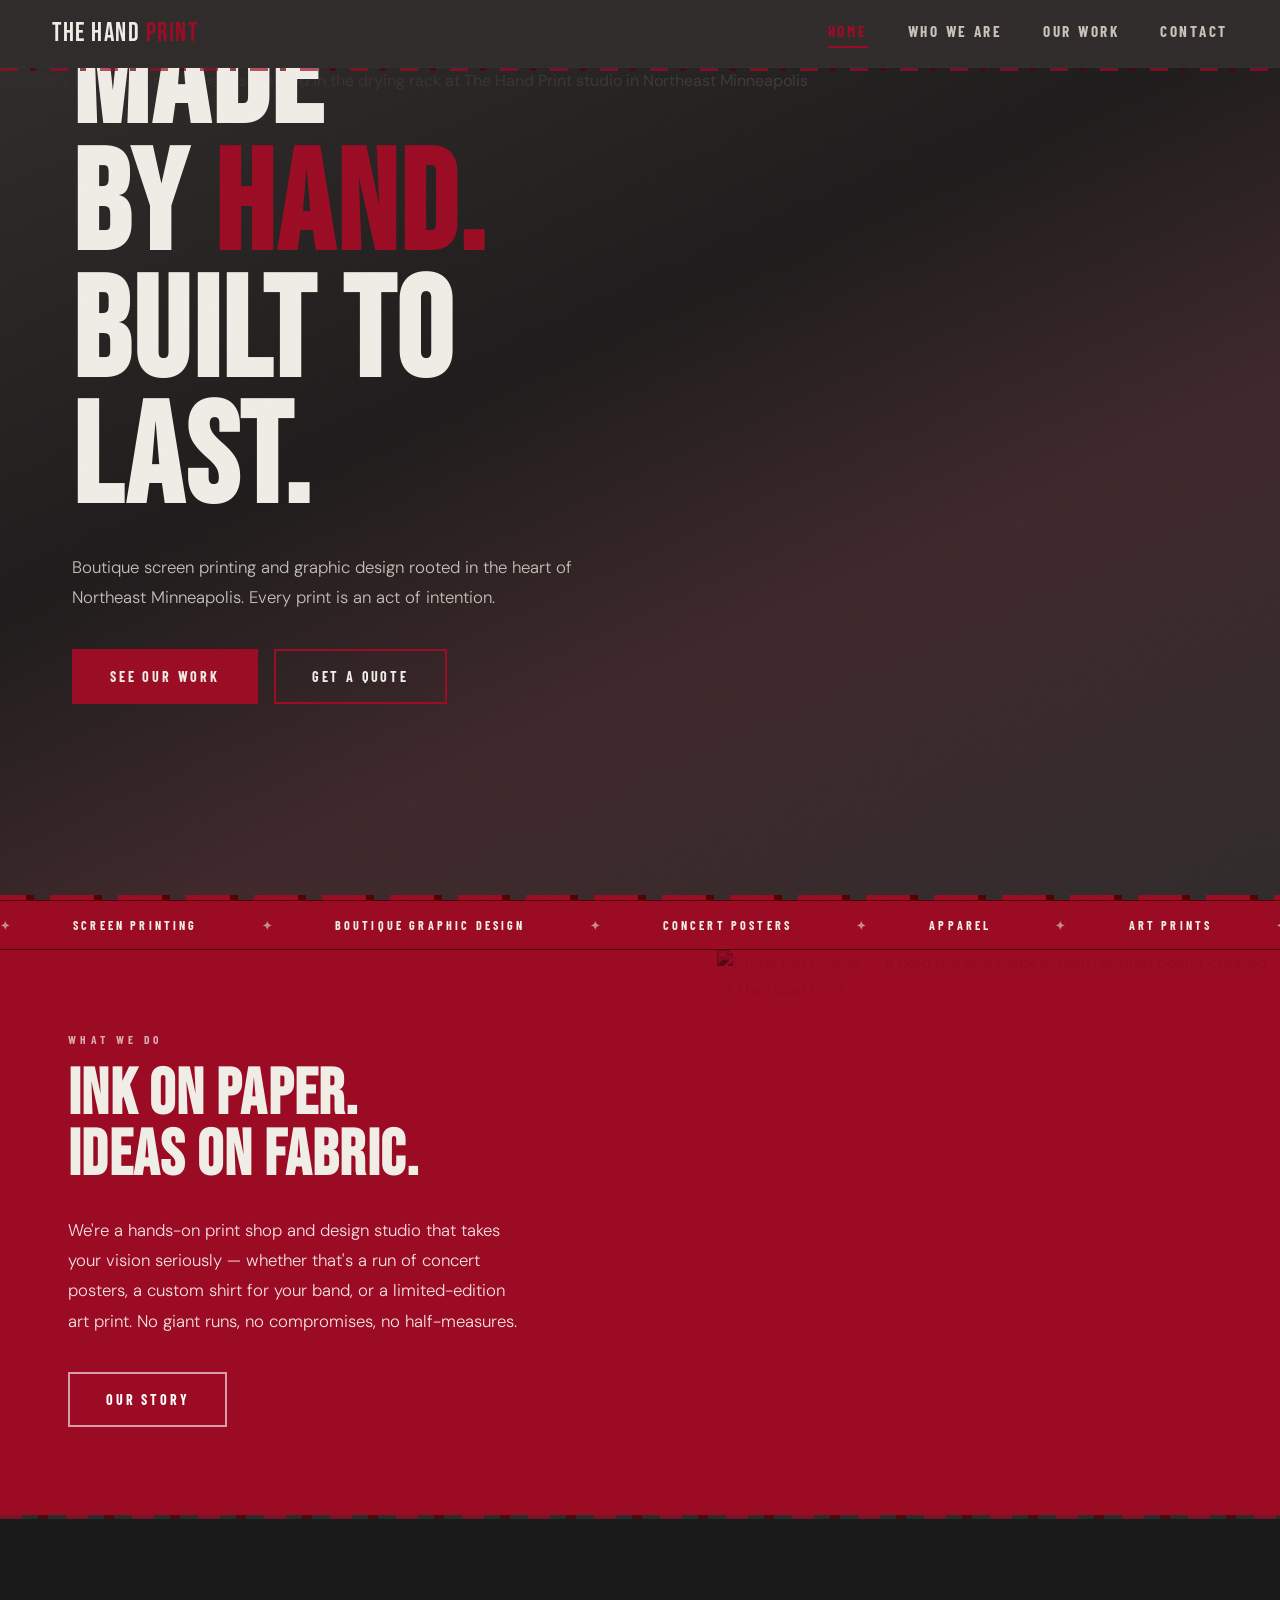
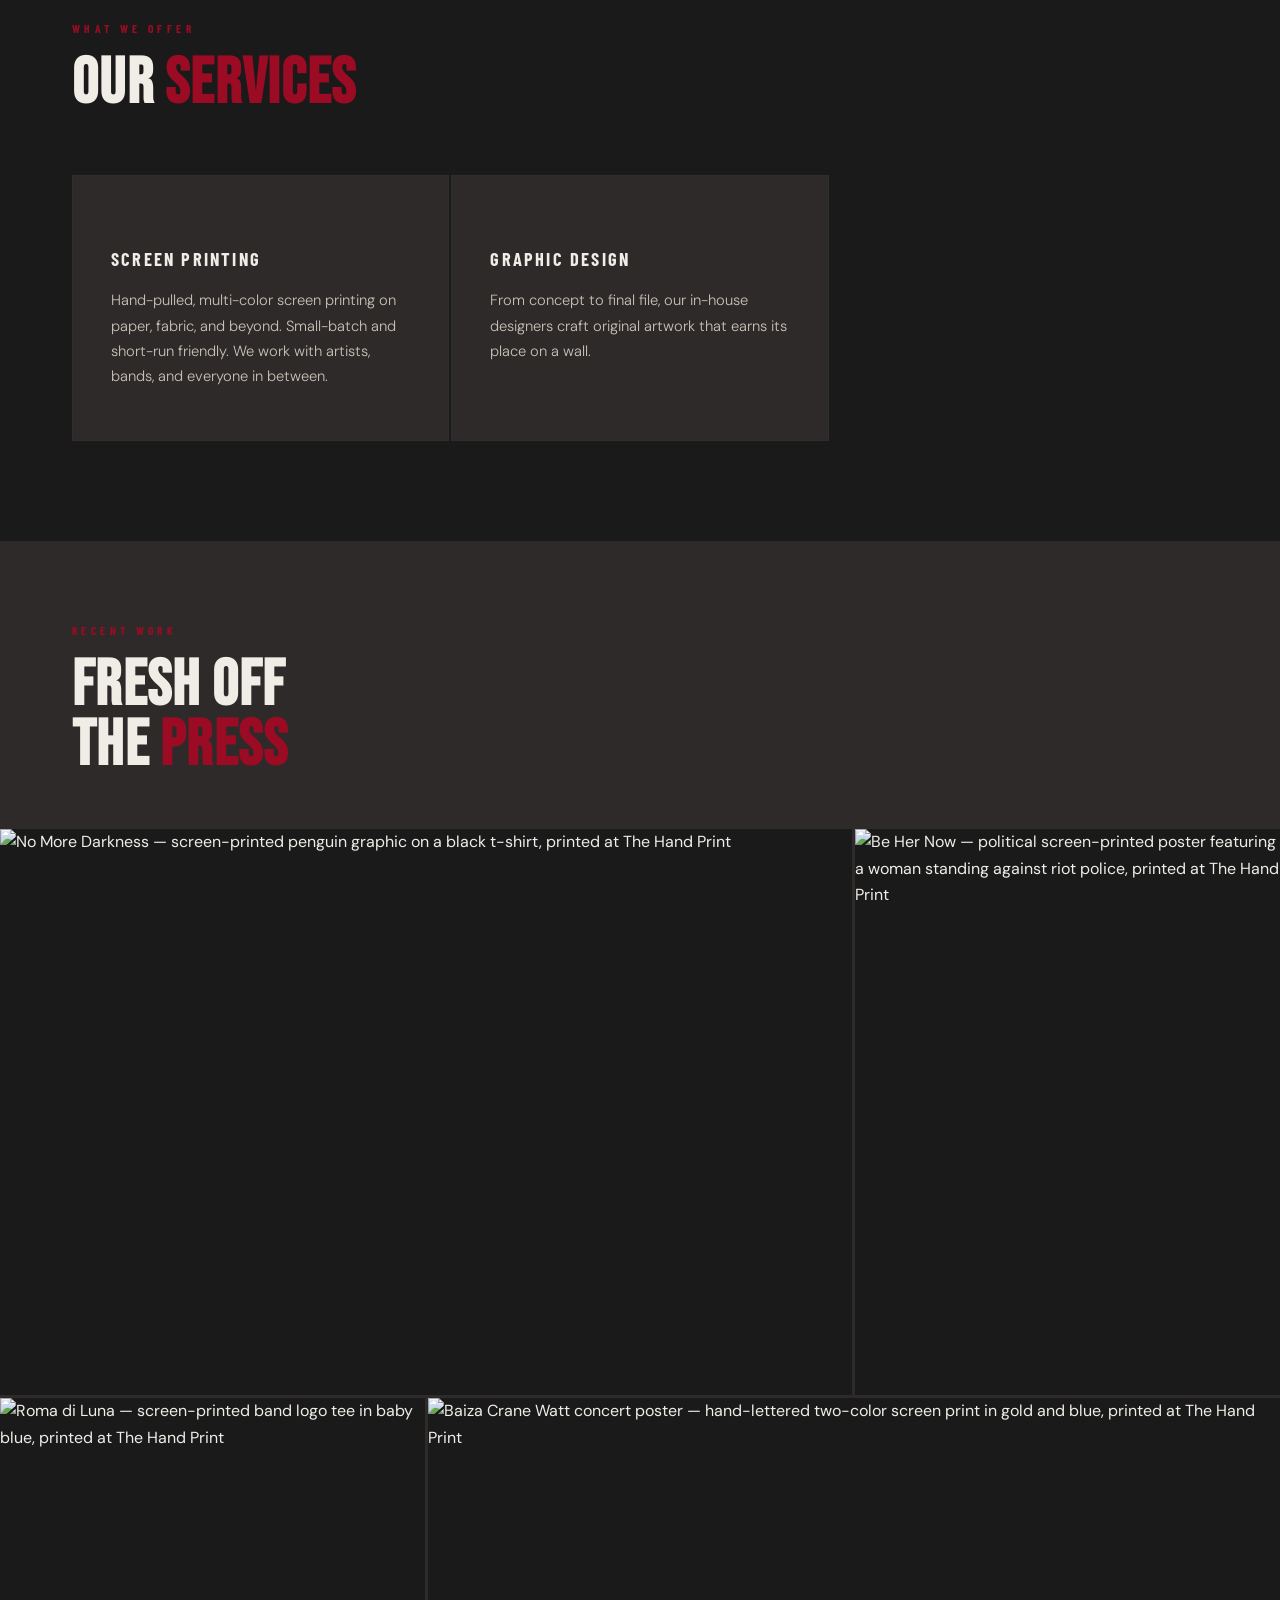
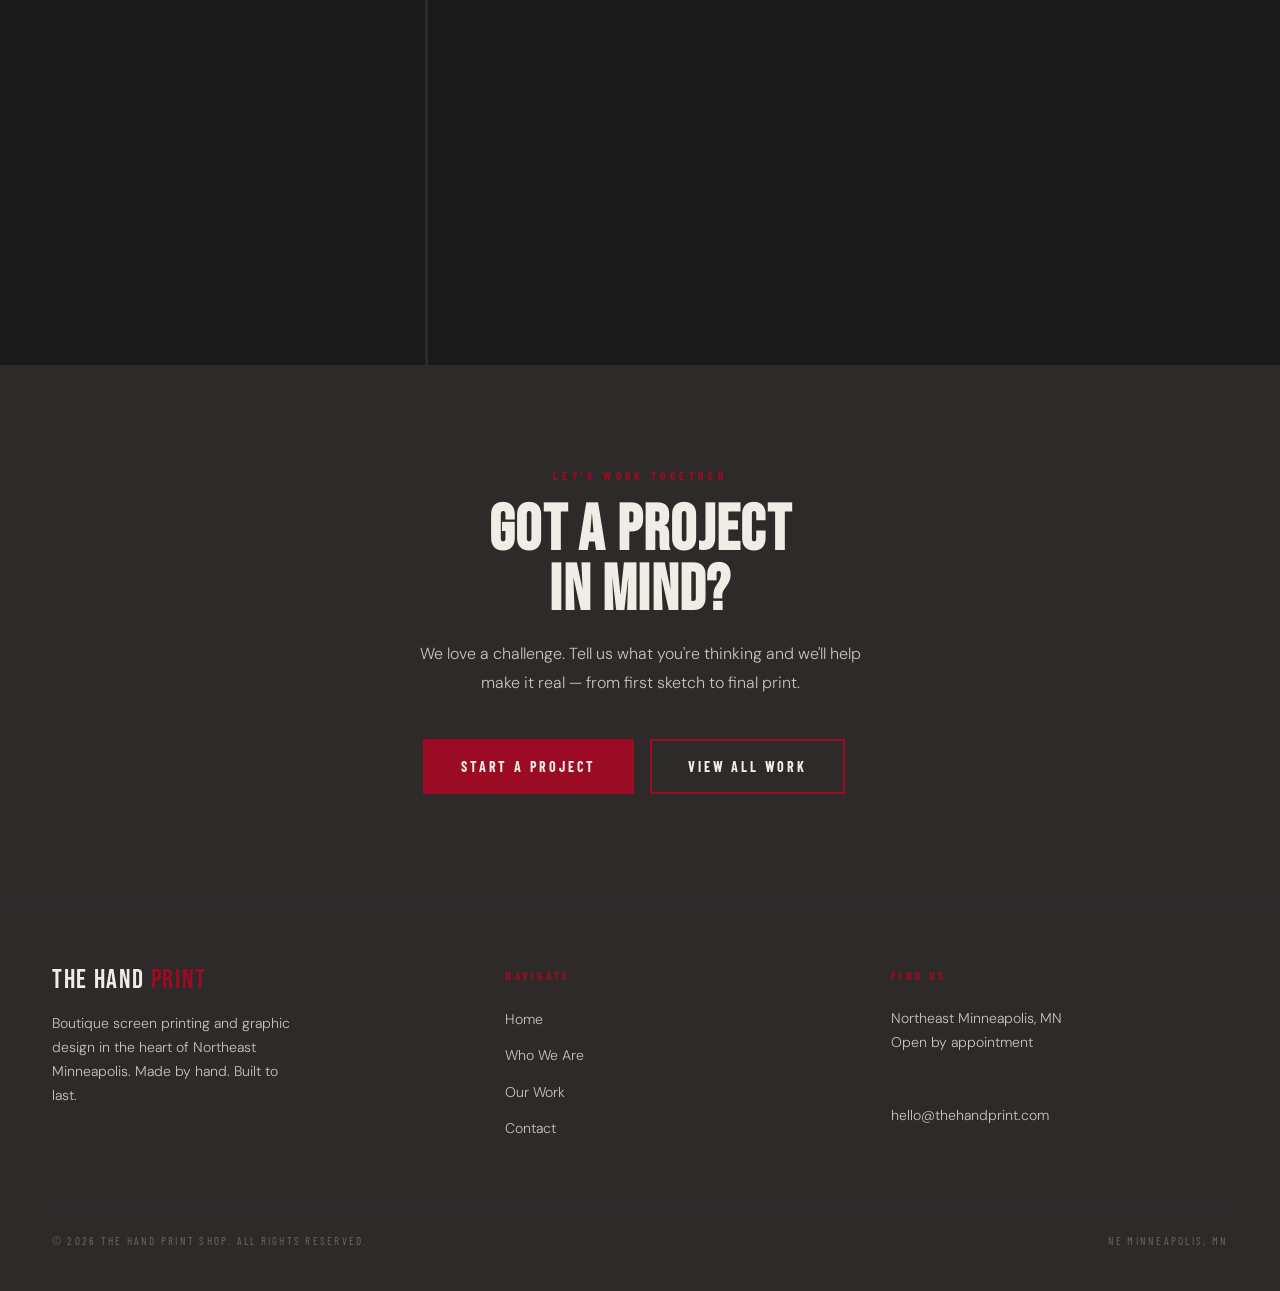
==== index.html @ 07f8126c "Add files via upload" ====
<!DOCTYPE html>
<html lang="en">
<head>
  <meta charset="UTF-8" />
  <meta name="viewport" content="width=device-width, initial-scale=1.0" />
  <title>The Hand Print — Screen Printing & Graphic Design | NE Minneapolis</title>
  <meta name="description" content="Boutique screen printing and graphic design studio in Northeast Minneapolis. Custom posters, apparel, and art prints made by hand." />
  <link rel="stylesheet" href="style.css" />
</head>
<body>

  <!-- ── NAVIGATION ─────────────────────────────────────── -->
  <nav>
    <a href="index.html" class="nav-logo">The Hand <span>Print</span></a>
    <div class="nav-links">
      <a href="index.html" class="active">Home</a>
      <a href="about.html">Who We Are</a>
      <a href="work.html">Our Work</a>
      <a href="contact.html">Contact</a>
    </div>
  </nav>

  <div class="page">

    <!-- ── HERO ───────────────────────────────────────────── -->
    <section class="hero">
      <img
        class="hero-bg"
        src="images/IMG_0743.jpeg"
        alt="Freshly screen-printed posters stacked in the drying rack at The Hand Print studio in Northeast Minneapolis"
      />
      <div class="hero-content">
        <span class="eyebrow">Northeast Minneapolis, MN</span>
        <h1 class="hero-title">Made<br/>By <em>Hand.</em><br/>Built to<br/>Last.</h1>
        <p class="hero-sub">Boutique screen printing and graphic design rooted in the heart of Northeast Minneapolis. Every print is an act of intention.</p>
        <a href="work.html" class="btn btn-filled">See Our Work</a>
        <a href="contact.html" class="btn">Get a Quote</a>
      </div>
    </section>

    <!-- ── TICKER ─────────────────────────────────────────── -->
    <div class="ticker">
      <div class="ticker-track">
        <span>Screen Printing</span>
        <span>Boutique Graphic Design</span>
        <span>Concert Posters</span>
        <span>Apparel</span>
        <span>Art Prints</span>
        <span>Northeast Minneapolis</span>
        <span>Custom Runs</span>
        <span>Handmade</span>
        <span>Screen Printing</span>
        <span>Boutique Graphic Design</span>
        <span>Concert Posters</span>
        <span>Apparel</span>
        <span>Art Prints</span>
        <span>Northeast Minneapolis</span>
        <span>Custom Runs</span>
        <span>Handmade</span>
      </div>
    </div>

    <!-- ── INTRO STRIP ─────────────────────────────────────── -->
    <div class="intro-strip">
      <div class="intro-strip-inner">
        <div class="intro-text">
          <span class="section-label">What We Do</span>
          <h2 class="section-title">Ink on paper.<br/>Ideas on fabric.</h2>
          <p>We're a hands-on print shop and design studio that takes your vision seriously — whether that's a run of concert posters, a custom shirt for your band, or a limited-edition art print. No giant runs, no compromises, no half-measures.</p>
          <a href="about.html" class="btn" style="border-color: rgba(255,255,255,0.6); color: #fff;">Our Story</a>
        </div>
        <div class="intro-img">
          <img
            src="images/Screenshot_2026-04-07_at_10_28_42_PM.png"
            alt="Drone Not Drones — a bold red and black screen-printed poster created at The Hand Print"
          />
        </div>
      </div>
    </div>

    <!-- ── DIVIDER ─────────────────────────────────────────── -->
    <div class="divider"></div>

    <!-- ── SERVICES ───────────────────────────────────────── -->
    <section class="services">
      <div class="container">
        <span class="section-label">What We Offer</span>
        <h2 class="section-title">Our <em>Services</em></h2>
        <div class="services-grid">
          <div class="service-card">
            <div class="service-num"></div>
            <h3>Screen Printing</h3>
            <p>Hand-pulled, multi-color screen printing on paper, fabric, and beyond. Small-batch and short-run friendly. We work with artists, bands, and everyone in between.</p>
          </div>
          <div class="service-card">
            <div class="service-num"></div>
            <h3>Graphic Design</h3>
            <p>From concept to final file, our in-house designers craft original artwork that earns its place on a wall.</p>
          </div>
    
          </div>
        </div>
      </div>
    </section>

    <!-- ── PREVIEW GRID ────────────────────────────────────── -->
    <section style="background: var(--black); padding: 80px 0 0;">
      <div class="container">
        <span class="section-label">Recent Work</span>
        <h2 class="section-title">Fresh Off<br/>the <em>Press</em></h2>
      </div>
      <div style="margin-top: 52px;">
        <div class="preview-grid">
          <div class="preview-item wide">
            <img
              src="images/IMG_0349.jpg"
              alt="No More Darkness — screen-printed penguin graphic on a black t-shirt, printed at The Hand Print"
            />
            <div class="preview-overlay"><span></span></div>
          </div>
          <div class="preview-item">
            <img
              src="images/IMG_0297.jpg"
              alt="Be Her Now — political screen-printed poster featuring a woman standing against riot police, printed at The Hand Print"
            />
            <div class="preview-overlay"><span></span></div>
          </div>
          <div class="preview-item">
            <img
              src="images/IMG_0863.jpeg"
              alt="Roma di Luna — screen-printed band logo tee in baby blue, printed at The Hand Print"
            />
            <div class="preview-overlay"><span></span></div>
          </div>
          <div class="preview-item wide">
            <img
              src="images/IMG_0351.jpg"
              alt="Baiza Crane Watt concert poster — hand-lettered two-color screen print in gold and blue, printed at The Hand Print"
            />
            <div class="preview-overlay"><span></span></div>
          </div>
        </div>
      </div>
    </section>

    <!-- ── CTA BAND ────────────────────────────────────────── -->
    <div class="cta-band">
      <div class="container">
        <span class="section-label">Let's Work Together</span>
        <h2 class="section-title">Got a project<br/>in mind?</h2>
        <p>We love a challenge. Tell us what you're thinking and we'll help make it real — from first sketch to final print.</p>
        <a href="contact.html" class="btn btn-filled">Start a Project</a>
        <a href="work.html" class="btn">View All Work</a>
      </div>
    </div>

    <!-- ── FOOTER ──────────────────────────────────────────── -->
    <footer>
      <div class="footer-inner">
        <div class="footer-brand">
          <a href="index.html" class="nav-logo">The Hand <span>Print</span></a>
          <p>Boutique screen printing and graphic design in the heart of Northeast Minneapolis. Made by hand. Built to last.</p>
        </div>
        <div class="footer-col">
          <h4>Navigate</h4>
          <ul>
            <li><a href="index.html">Home</a></li>
            <li><a href="about.html">Who We Are</a></li>
            <li><a href="work.html">Our Work</a></li>
            <li><a href="contact.html">Contact</a></li>
          </ul>
        </div>
        <div class="footer-col">
          <h4>Find Us</h4>
          <p>Northeast Minneapolis, MN<br/>Open by appointment<br/><br/><br/>hello@thehandprint.com</p>
        </div>
      </div>
      <div class="footer-bottom">
        <p>&copy; 2026 The Hand Print Shop. All rights reserved.</p>
        <p>NE Minneapolis, MN</p>
      </div>
    </footer>

  </div><!-- /page -->
</body>
</html>
---- style.css ----
/* ============================================================
   THE HAND PRINT — STYLESHEET
   Northeast Minneapolis | Screen Printing & Boutique Design
   Red / White / Black | Clean Minimalist + Grungy Punk Edge
   ============================================================ */

@import url('https://fonts.googleapis.com/css2?family=Bebas+Neue&family=Barlow+Condensed:wght@400;700;900&family=DM+Sans:ital,opsz,wght@0,9..40,300;0,9..40,400;0,9..40,600;1,9..40,300&display=swap');

/* ── VARIABLES ─────────────────────────────────────────── */
:root {
  --red:       #9b0b23;
  --red-dark:  #520000;
  --black:     #2f2a2a;
  --grey:      #1A1A1A;
  --white:     #F0EDE6;
  --offwhite:  #C8C3B8;
  --mid:       #2E2E2E;

  --font-display: 'Bebas Neue', sans-serif;
  --font-sub:     'Barlow Condensed', sans-serif;
  --font-body:    'DM Sans', sans-serif;

  --nav-h: 68px;
  --max-w: 1240px;
}

/* ── RESET ─────────────────────────────────────────────── */
*, *::before, *::after { box-sizing: border-box; margin: 0; padding: 0; }
html { scroll-behavior: smooth; }

body {
  background: var(--black);
  color: var(--white);
  font-family: var(--font-body);
  font-size: 16px;
  line-height: 1.65;
  overflow-x: hidden;
}

/* Grain overlay — grungy texture without touching text */
body::after {
  content: '';
  position: fixed;
  inset: 0;
  background-image:
    url("data:image/svg+xml,%3Csvg xmlns='http://www.w3.org/2000/svg' width='300' height='300'%3E%3Cfilter id='n'%3E%3CfeTurbulence type='fractalNoise' baseFrequency='0.75' numOctaves='4' stitchTiles='stitch'/%3E%3C/filter%3E%3Crect width='300' height='300' filter='url(%23n)' opacity='1'/%3E%3C/svg%3E");
  opacity: 0.035;
  pointer-events: none;
  z-index: 9000;
}

a { color: inherit; text-decoration: none; }
img { display: block; max-width: 100%; }
ul { list-style: none; }

/* ── NAVIGATION ────────────────────────────────────────── */
nav {
  position: fixed;
  top: 0; left: 0; right: 0;
  height: var(--nav-h);
  background: var(--black);
  display: flex;
  align-items: center;
  justify-content: space-between;
  padding: 0 52px;
  z-index: 500;
  border-bottom: 1px solid var(--mid);
}

nav::after {
  content: '';
  position: absolute;
  left: 0; right: 0; bottom: -4px;
  height: 3px;
  background: repeating-linear-gradient(
    90deg,
    var(--red) 0px, var(--red) 18px,
    transparent 18px, transparent 30px,
    var(--red-dark) 30px, var(--red-dark) 36px,
    transparent 36px, transparent 50px
  );
  opacity: 0.7;
}

.nav-logo {
  font-family: var(--font-display);
  font-size: 1.6rem;
  letter-spacing: 0.06em;
  color: var(--white);
  transition: color 0.2s;
  line-height: 1;
}
.nav-logo span { color: var(--red); }
.nav-logo:hover { color: var(--red); }

.nav-links {
  display: flex;
  gap: 40px;
  align-items: center;
}

.nav-links a {
  font-family: var(--font-sub);
  font-size: 0.95rem;
  font-weight: 700;
  letter-spacing: 0.18em;
  text-transform: uppercase;
  color: var(--offwhite);
  padding-bottom: 2px;
  border-bottom: 2px solid transparent;
  transition: color 0.2s, border-color 0.2s;
}
.nav-links a:hover { color: var(--red); border-color: var(--red); }
.nav-links a.active { color: var(--red); border-color: var(--red); }

/* ── PAGE WRAPPER ──────────────────────────────────────── */
.page { padding-top: var(--nav-h); }

/* ── DIVIDERS ──────────────────────────────────────────── */
.divider {
  height: 4px;
  background: repeating-linear-gradient(
    90deg,
    var(--red) 0px, var(--red) 22px,
    transparent 22px, transparent 38px,
    var(--red-dark) 38px, var(--red-dark) 48px,
    transparent 48px, transparent 66px
  );
  opacity: 0.65;
}

.divider-thin {
  height: 1px;
  background: repeating-linear-gradient(
    90deg,
    var(--offwhite) 0px, var(--offwhite) 30px,
    transparent 30px, transparent 50px
  );
  opacity: 0.15;
}

/* ── HERO ──────────────────────────────────────────────── */
.hero {
  position: relative;
  height: calc(100vh - var(--nav-h));
  min-height: 580px;
  display: flex;
  align-items: flex-end;
  overflow: hidden;
}

.hero-bg {
  position: absolute;
  inset: 0;
  width: 100%; height: 100%;
  object-fit: cover;
  object-position: center 30%;
  filter: grayscale(100%);
  opacity: 0.38;
}

.hero::before {
  content: '';
  position: absolute; inset: 0;
  background: linear-gradient(
    155deg,
    var(--black) 0%,
    rgba(12,12,12,0.5) 38%,
    rgba(200,16,46,0.1) 65%,
    var(--black) 100%
  );
  z-index: 1;
}

.hero::after {
  content: '';
  position: absolute;
  bottom: 0; left: 0; right: 0; height: 5px;
  background: repeating-linear-gradient(
    90deg,
    var(--red) 0px, var(--red) 26px,
    var(--red-dark) 26px, var(--red-dark) 34px,
    transparent 34px, transparent 50px,
    var(--red) 50px, var(--red) 68px
  );
  z-index: 2;
}

.hero-content {
  position: relative; z-index: 2;
  padding: 0 72px 88px;
  max-width: 1000px;
}

.eyebrow {
  font-family: var(--font-sub);
  font-size: 0.78rem;
  font-weight: 700;
  letter-spacing: 0.38em;
  text-transform: uppercase;
  color: var(--red);
  margin-bottom: 14px;
  display: block;
}

.hero-title {
  font-family: var(--font-display);
  font-size: clamp(4.5rem, 11vw, 10.5rem);
  line-height: 0.9;
  letter-spacing: 0.02em;
  color: var(--white);
  margin-bottom: 28px;
}
.hero-title em { color: var(--red); font-style: normal; }

.hero-sub {
  font-size: 1.05rem;
  font-weight: 300;
  color: var(--offwhite);
  max-width: 500px;
  line-height: 1.78;
  margin-bottom: 36px;
}

.btn {
  display: inline-block;
  font-family: var(--font-sub);
  font-size: 0.88rem;
  font-weight: 700;
  letter-spacing: 0.2em;
  text-transform: uppercase;
  padding: 14px 36px;
  border: 2px solid var(--red);
  color: var(--white);
  background: transparent;
  transition: background 0.2s, color 0.2s;
  cursor: pointer;
  margin-right: 12px;
  margin-bottom: 8px;
}
.btn:hover { background: var(--red); color: var(--white); }
.btn-filled { background: var(--red); color: var(--white); border-color: var(--red); }
.btn-filled:hover { background: var(--red-dark); border-color: var(--red-dark); }

/* ── SECTION BASICS ────────────────────────────────────── */
section { padding: 100px 0; }
.container { max-width: var(--max-w); margin: 0 auto; padding: 0 52px; }

.section-label {
  font-family: var(--font-sub);
  font-size: 0.72rem;
  font-weight: 700;
  letter-spacing: 0.38em;
  text-transform: uppercase;
  color: var(--red);
  margin-bottom: 16px;
  display: block;
}

.section-title {
  font-family: var(--font-display);
  font-size: clamp(2.8rem, 5vw, 5rem);
  line-height: 0.95;
  letter-spacing: 0.02em;
  color: var(--white);
  margin-bottom: 28px;
}
.section-title em { color: var(--red); font-style: normal; }

/* ── INDEX: TICKER ─────────────────────────────────────── */
.ticker {
  background: var(--red);
  overflow: hidden;
  white-space: nowrap;
  padding: 11px 0;
  border-top: 1px solid var(--red-dark);
  border-bottom: 1px solid var(--red-dark);
}
.ticker-track {
  display: inline-block;
  animation: ticker-scroll 30s linear infinite;
}
.ticker-track span {
  font-family: var(--font-sub);
  font-size: 0.76rem;
  font-weight: 700;
  letter-spacing: 0.26em;
  text-transform: uppercase;
  color: var(--white);
  margin-right: 60px;
}
.ticker-track span::before {
  content: '✦';
  margin-right: 60px;
  opacity: 0.55;
}
@keyframes ticker-scroll {
  0%   { transform: translateX(0); }
  100% { transform: translateX(-50%); }
}

/* ── INDEX: INTRO STRIP ────────────────────────────────── */
.intro-strip { background: var(--red); padding: 0; overflow: hidden; }
.intro-strip-inner { display: flex; align-items: stretch; }
.intro-text {
  flex: 1;
  padding: 80px 68px;
}
.intro-text .section-label { color: rgba(255,255,255,0.65); }
.intro-text .section-title { color: var(--white); }
.intro-text p {
  color: rgba(255,255,255,0.88);
  font-size: 1.05rem;
  font-weight: 300;
  max-width: 460px;
  line-height: 1.8;
  margin-bottom: 36px;
}
.intro-img { width: 44%; flex-shrink: 0; overflow: hidden; }
.intro-img img {
  width: 100%; height: 100%;
  object-fit: cover;
  object-position: center;
  filter: grayscale(30%);
  mix-blend-mode: multiply;
  opacity: 0.78;
}

/* ── INDEX: SERVICES ───────────────────────────────────── */
.services { background: var(--grey); }
.services-grid {
  display: grid;
  grid-template-columns: repeat(3, 1fr);
  gap: 2px;
  margin-top: 60px;
}
.service-card {
  background: var(--black);
  padding: 50px 38px;
  border: 1px solid var(--mid);
  transition: border-color 0.25s, background 0.25s;
}
.service-card:hover { background: #111; border-color: var(--red); }
.service-num {
  font-family: var(--font-display);
  font-size: 3.5rem;
  color: var(--red);
  opacity: 0.3;
  line-height: 1;
  margin-bottom: 18px;
}
.service-card h3 {
  font-family: var(--font-sub);
  font-size: 1.15rem;
  font-weight: 700;
  letter-spacing: 0.12em;
  text-transform: uppercase;
  color: var(--white);
  margin-bottom: 14px;
}
.service-card p {
  font-size: 0.92rem;
  font-weight: 300;
  color: var(--offwhite);
  line-height: 1.72;
}

/* ── INDEX: PREVIEW GRID ───────────────────────────────── */
.preview-grid {
  display: grid;
  grid-template-columns: repeat(3, 1fr);
  gap: 3px;
}
.preview-item {
  position: relative;
  overflow: hidden;
  aspect-ratio: 3/4;
  background: var(--grey);
}
.preview-item.wide {
  grid-column: span 2;
  aspect-ratio: unset;
}
.preview-item img {
  width: 100%; height: 100%;
  object-fit: cover;
  object-position: center;
  transition: transform 0.5s ease, filter 0.3s;
  filter: grayscale(20%);
}
.preview-item:hover img { transform: scale(1.04); filter: grayscale(0%); }
.preview-overlay {
  position: absolute;
  bottom: 0; left: 0; right: 0;
  padding: 22px;
  background: linear-gradient(transparent, rgba(12,12,12,0.88));
  opacity: 0;
  transition: opacity 0.3s;
}
.preview-item:hover .preview-overlay { opacity: 1; }
.preview-overlay span {
  font-family: var(--font-sub);
  font-size: 0.76rem;
  letter-spacing: 0.22em;
  text-transform: uppercase;
  color: var(--red);
}

/* ── PAGE HERO (inner pages) ───────────────────────────── */
.page-hero {
  position: relative;
  height: 50vh;
  min-height: 360px;
  display: flex;
  align-items: flex-end;
  overflow: hidden;
}
.page-hero-bg {
  position: absolute; inset: 0;
  width: 100%; height: 100%;
  object-fit: cover;
  object-position: center 35%;
  filter: grayscale(100%);
  opacity: 0.28;
}
.page-hero::before {
  content: '';
  position: absolute; inset: 0;
  background: linear-gradient(155deg, var(--black) 20%, rgba(12,12,12,0.35) 100%);
  z-index: 1;
}
.page-hero::after {
  content: '';
  position: absolute; bottom: 0; left: 0; right: 0; height: 4px;
  background: repeating-linear-gradient(90deg, var(--red) 0, var(--red) 20px, transparent 20px, transparent 34px, var(--red-dark) 34px, var(--red-dark) 42px, transparent 42px, transparent 58px);
  z-index: 2;
}
.page-hero-content {
  position: relative; z-index: 2;
  padding: 0 72px 56px;
}
.page-title {
  font-family: var(--font-display);
  font-size: clamp(3.5rem, 8vw, 7rem);
  line-height: 0.92;
  letter-spacing: 0.02em;
  color: var(--white);
  margin-top: 10px;
}
.page-title em { color: var(--red); font-style: normal; }

/* ── ABOUT: MANIFESTO ──────────────────────────────────── */
.manifesto { background: var(--black); }
.manifesto-layout {
  display: grid;
  grid-template-columns: 1.1fr 0.9fr;
  gap: 88px;
  align-items: start;
}
.manifesto-text p {
  font-size: 1.05rem;
  font-weight: 300;
  color: var(--offwhite);
  line-height: 1.82;
  margin-bottom: 22px;
}
.manifesto-text p:last-child { margin-bottom: 0; }
.manifesto-text strong { color: var(--white); font-weight: 600; }

.manifesto-quote {
  position: relative;
  padding: 50px 44px;
  border-left: 4px solid var(--red);
  background: var(--grey);
}
.manifesto-quote::before {
  content: '"';
  font-family: var(--font-display);
  font-size: 9rem;
  color: var(--red);
  opacity: 0.14;
  position: absolute;
  top: -24px; left: 12px;
  line-height: 1;
  pointer-events: none;
}
.manifesto-quote blockquote {
  font-family: var(--font-sub);
  font-size: 1.65rem;
  font-weight: 700;
  line-height: 1.3;
  letter-spacing: 0.03em;
  color: var(--white);
  text-transform: uppercase;
  margin-bottom: 22px;
}
.manifesto-quote cite {
  font-family: var(--font-sub);
  font-size: 0.75rem;
  letter-spacing: 0.25em;
  text-transform: uppercase;
  color: var(--red);
  font-style: normal;
}

/* ── ABOUT: SHOP PHOTOS ────────────────────────────────── */
.shop-photos { background: var(--grey); padding: 0; }
.shop-grid {
  display: grid;
  grid-template-columns: repeat(3, 1fr);
  gap: 3px;
}
.shop-photo {
  position: relative;
  overflow: hidden;
  aspect-ratio: 4/5;
}
.shop-photo.tall { aspect-ratio: 3/5; }
.shop-photo img {
  width: 100%; height: 100%;
  object-fit: cover;
  filter: grayscale(12%);
  transition: filter 0.4s, transform 0.5s;
}
.shop-photo:hover img { filter: grayscale(0%); transform: scale(1.03); }
.shop-caption {
  position: absolute;
  bottom: 0; left: 0; right: 0;
  padding: 14px 18px;
  background: linear-gradient(transparent, rgba(12,12,12,0.92));
}
.shop-caption span {
  font-family: var(--font-sub);
  font-size: 0.72rem;
  letter-spacing: 0.22em;
  text-transform: uppercase;
  color: var(--offwhite);
}

/* ── ABOUT: VALUES ─────────────────────────────────────── */
.values { background: var(--black); }
.values-grid {
  display: grid;
  grid-template-columns: repeat(2, 1fr);
  gap: 2px;
  margin-top: 60px;
}
.value-item {
  padding: 46px 42px;
  border: 1px solid var(--mid);
  transition: border-color 0.2s;
}
.value-item:hover { border-color: var(--red); }
.value-num {
  font-family: var(--font-display);
  font-size: 2.8rem;
  color: var(--red);
  opacity: 0.4;
  line-height: 1;
  margin-bottom: 14px;
}
.value-item h3 {
  font-family: var(--font-sub);
  font-size: 1.1rem;
  font-weight: 700;
  letter-spacing: 0.12em;
  text-transform: uppercase;
  color: var(--white);
  margin-bottom: 12px;
}
.value-item p {
  font-size: 0.92rem;
  font-weight: 300;
  color: var(--offwhite);
  line-height: 1.72;
}

/* ── WORK: PAGE HERO BAND ──────────────────────────────── */
.work-intro { background: var(--black); padding: 80px 0 60px; }
.work-intro-layout {
  display: grid;
  grid-template-columns: 1fr 1fr;
  gap: 80px;
  align-items: center;
}
.work-intro-layout p {
  font-size: 1.05rem;
  font-weight: 300;
  color: var(--offwhite);
  line-height: 1.8;
}

/* ── WORK: MASONRY GRID ────────────────────────────────── */
.work-section { background: var(--grey); padding: 80px 0; }
.work-grid {
  columns: 3;
  column-gap: 3px;
  margin-top: 56px;
}
.work-item {
  break-inside: avoid;
  margin-bottom: 3px;
  position: relative;
  overflow: hidden;
  background: var(--black);
  cursor: pointer;
}
.work-item img {
  width: 100%;
  display: block;
  filter: grayscale(15%);
  transition: filter 0.35s, transform 0.5s;
}
.work-item:hover img { filter: grayscale(0%); transform: scale(1.04); }
.work-info {
  position: absolute;
  bottom: 0; left: 0; right: 0;
  padding: 30px 22px 22px;
  background: linear-gradient(transparent, rgba(12,12,12,0.94));
  transform: translateY(100%);
  transition: transform 0.3s ease;
}
.work-item:hover .work-info { transform: translateY(0); }
.work-info h4 {
  font-family: var(--font-sub);
  font-size: 0.98rem;
  font-weight: 700;
  letter-spacing: 0.1em;
  text-transform: uppercase;
  color: var(--white);
  margin-bottom: 4px;
}
.work-info span {
  font-family: var(--font-sub);
  font-size: 0.7rem;
  letter-spacing: 0.24em;
  text-transform: uppercase;
  color: var(--red);
}

/* ── WORK: STATEMENT BAND ──────────────────────────────── */
.work-statement {
  background: var(--red);
  padding: 60px 0;
  text-align: center;
}
.work-statement p {
  font-family: var(--font-display);
  font-size: clamp(2rem, 4vw, 3.6rem);
  letter-spacing: 0.04em;
  color: var(--white);
  line-height: 1.05;
}

/* ── CONTACT: LAYOUT ───────────────────────────────────── */
.contact-section { background: var(--black); }
.contact-layout {
  display: grid;
  grid-template-columns: 1fr 1fr;
  gap: 88px;
  align-items: start;
}

.contact-info p {
  font-size: 1.02rem;
  font-weight: 300;
  color: var(--offwhite);
  line-height: 1.82;
  margin-bottom: 48px;
}

.contact-detail { margin-bottom: 32px; }
.contact-detail-label {
  font-family: var(--font-sub);
  font-size: 0.7rem;
  font-weight: 700;
  letter-spacing: 0.32em;
  text-transform: uppercase;
  color: var(--red);
  margin-bottom: 6px;
  display: block;
}
.contact-detail p {
  font-size: 1rem;
  color: var(--white);
  margin: 0;
  font-weight: 400;
  line-height: 1.55;
}

/* ── CONTACT FORM ──────────────────────────────────────── */
.form-row { margin-bottom: 22px; }
.form-row label {
  display: block;
  font-family: var(--font-sub);
  font-size: 0.7rem;
  font-weight: 700;
  letter-spacing: 0.3em;
  text-transform: uppercase;
  color: var(--offwhite);
  margin-bottom: 8px;
}
.form-row input,
.form-row select,
.form-row textarea {
  width: 100%;
  background: var(--grey);
  border: 1px solid var(--mid);
  color: var(--white);
  font-family: var(--font-body);
  font-size: 0.95rem;
  padding: 14px 16px;
  outline: none;
  transition: border-color 0.2s;
  -webkit-appearance: none;
  border-radius: 0;
}
.form-row input:focus,
.form-row select:focus,
.form-row textarea:focus { border-color: var(--red); }
.form-row textarea { resize: vertical; min-height: 130px; }
.form-row select { cursor: pointer; }
.form-row select option { background: var(--grey); }

.form-row-half {
  display: grid;
  grid-template-columns: 1fr 1fr;
  gap: 16px;
}

/* ── CONTACT: MAP PHOTO SECTION ────────────────────────── */
.map-section { background: var(--grey); padding: 0; }
.map-photo {
  position: relative;
  height: 420px;
  overflow: hidden;
}
.map-photo img {
  width: 100%; height: 100%;
  object-fit: cover;
  object-position: center 50%;
  filter: grayscale(100%);
  opacity: 0.38;
}
.map-photo::before {
  content: '';
  position: absolute; inset: 0;
  background: linear-gradient(to right, var(--black) 0%, rgba(12,12,12,0.3) 50%, transparent 100%);
  z-index: 1;
}
.map-overlay {
  position: absolute;
  left: 72px; top: 50%;
  transform: translateY(-50%);
  z-index: 2;
}
.map-overlay .section-label { color: var(--red); }
.map-overlay h2 {
  font-family: var(--font-display);
  font-size: clamp(2rem, 4vw, 3.4rem);
  letter-spacing: 0.03em;
  color: var(--white);
  line-height: 1;
  margin-bottom: 12px;
}
.map-overlay p {
  font-size: 0.92rem;
  font-weight: 300;
  color: var(--offwhite);
  line-height: 1.65;
}

/* ── CTA BAND ───────────────────────────────────────────── */
.cta-band {
  background: var(--black);
  padding: 100px 0;
  text-align: center;
  border-top: 1px solid var(--mid);
}
.cta-band .section-title { margin-bottom: 18px; }
.cta-band p {
  font-size: 1rem;
  font-weight: 300;
  color: var(--offwhite);
  margin-bottom: 42px;
  max-width: 460px;
  margin-left: auto;
  margin-right: auto;
  line-height: 1.78;
}

/* ── FOOTER ────────────────────────────────────────────── */
footer {
  background: var(--black);
  border-top: 1px solid var(--mid);
  padding: 64px 52px 40px;
}
.footer-inner {
  max-width: var(--max-w);
  margin: 0 auto;
  display: grid;
  grid-template-columns: 1.2fr 1fr 1fr;
  gap: 48px;
  margin-bottom: 52px;
}
.footer-brand .nav-logo { display: block; margin-bottom: 16px; font-size: 1.7rem; }
.footer-brand p {
  font-size: 0.88rem;
  font-weight: 300;
  color: var(--offwhite);
  line-height: 1.72;
  max-width: 250px;
}
.footer-col h4 {
  font-family: var(--font-sub);
  font-size: 0.7rem;
  font-weight: 700;
  letter-spacing: 0.32em;
  text-transform: uppercase;
  color: var(--red);
  margin-bottom: 20px;
}
.footer-col ul li { margin-bottom: 10px; }
.footer-col ul li a {
  font-size: 0.88rem;
  font-weight: 300;
  color: var(--offwhite);
  transition: color 0.2s;
}
.footer-col ul li a:hover { color: var(--red); }
.footer-col p {
  font-size: 0.88rem;
  font-weight: 300;
  color: var(--offwhite);
  line-height: 1.72;
}
.footer-bottom {
  max-width: var(--max-w);
  margin: 0 auto;
  padding-top: 28px;
  border-top: 1px solid var(--mid);
  display: flex;
  align-items: center;
  justify-content: space-between;
}
.footer-bottom p {
  font-family: var(--font-sub);
  font-size: 0.7rem;
  letter-spacing: 0.2em;
  text-transform: uppercase;
  color: var(--offwhite);
  opacity: 0.4;
}

/* ── RESPONSIVE ─────────────────────────────────────────── */
@media (max-width: 900px) {
  nav { padding: 0 28px; }
  .nav-links { gap: 20px; }
  .hero-content { padding: 0 28px 56px; }
  .container { padding: 0 28px; }
  .services-grid { grid-template-columns: 1fr; }
  .manifesto-layout { grid-template-columns: 1fr; gap: 44px; }
  .contact-layout { grid-template-columns: 1fr; gap: 52px; }
  .footer-inner { grid-template-columns: 1fr 1fr; }
  .shop-grid { grid-template-columns: 1fr 1fr; }
  .values-grid { grid-template-columns: 1fr; }
  .work-grid { columns: 2; }
  .work-intro-layout { grid-template-columns: 1fr; gap: 28px; }
  .intro-strip-inner { flex-direction: column; }
  .intro-img { width: 100%; min-height: 340px; }
  .preview-grid { grid-template-columns: 1fr 1fr; }
  .preview-item.wide { grid-column: span 2; }
  .page-hero-content { padding: 0 28px 44px; }
  .map-overlay { left: 28px; right: 28px; }
  footer { padding: 44px 28px 28px; }
  .form-row-half { grid-template-columns: 1fr; }
}

@media (max-width: 600px) {
  .nav-links { display: none; }
  .work-grid { columns: 1; }
  .preview-grid { grid-template-columns: 1fr; }
  .preview-item.wide { grid-column: span 1; }
  .footer-inner { grid-template-columns: 1fr; }
  .shop-grid { grid-template-columns: 1fr; }
}
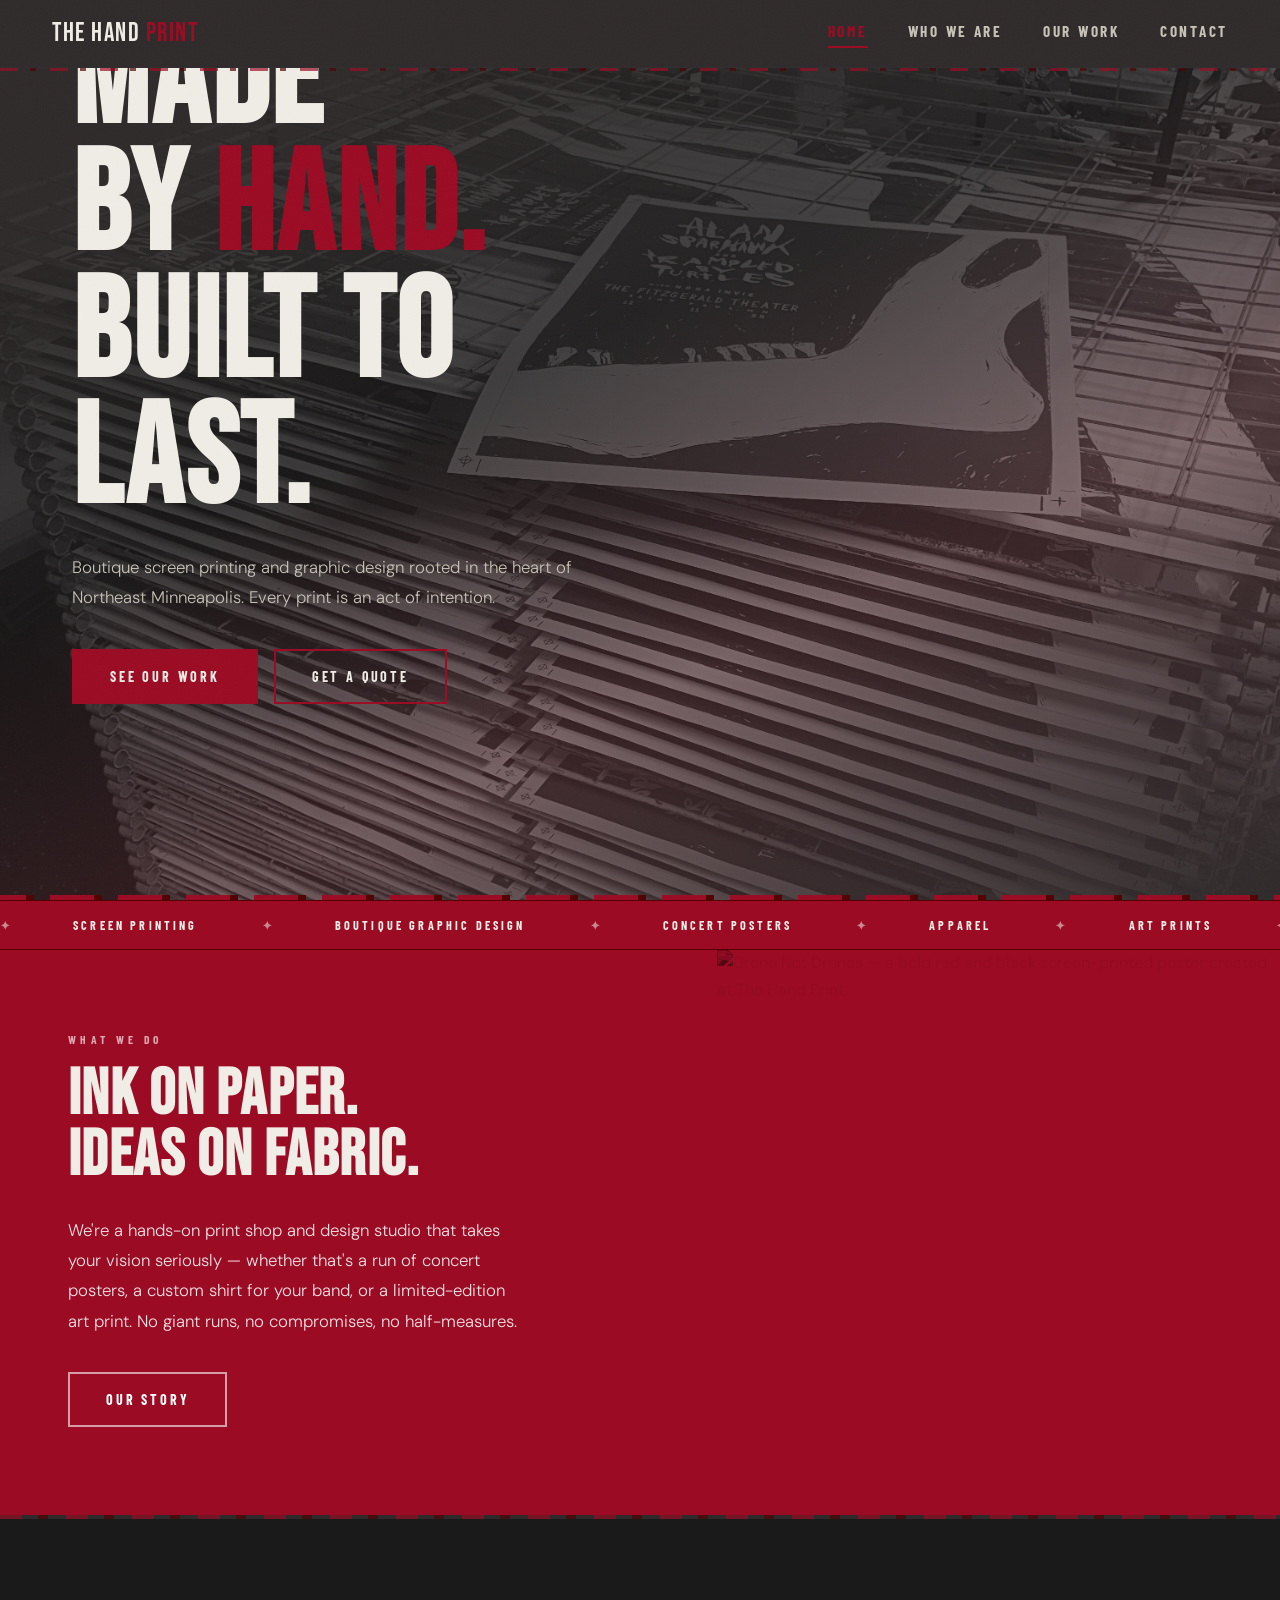
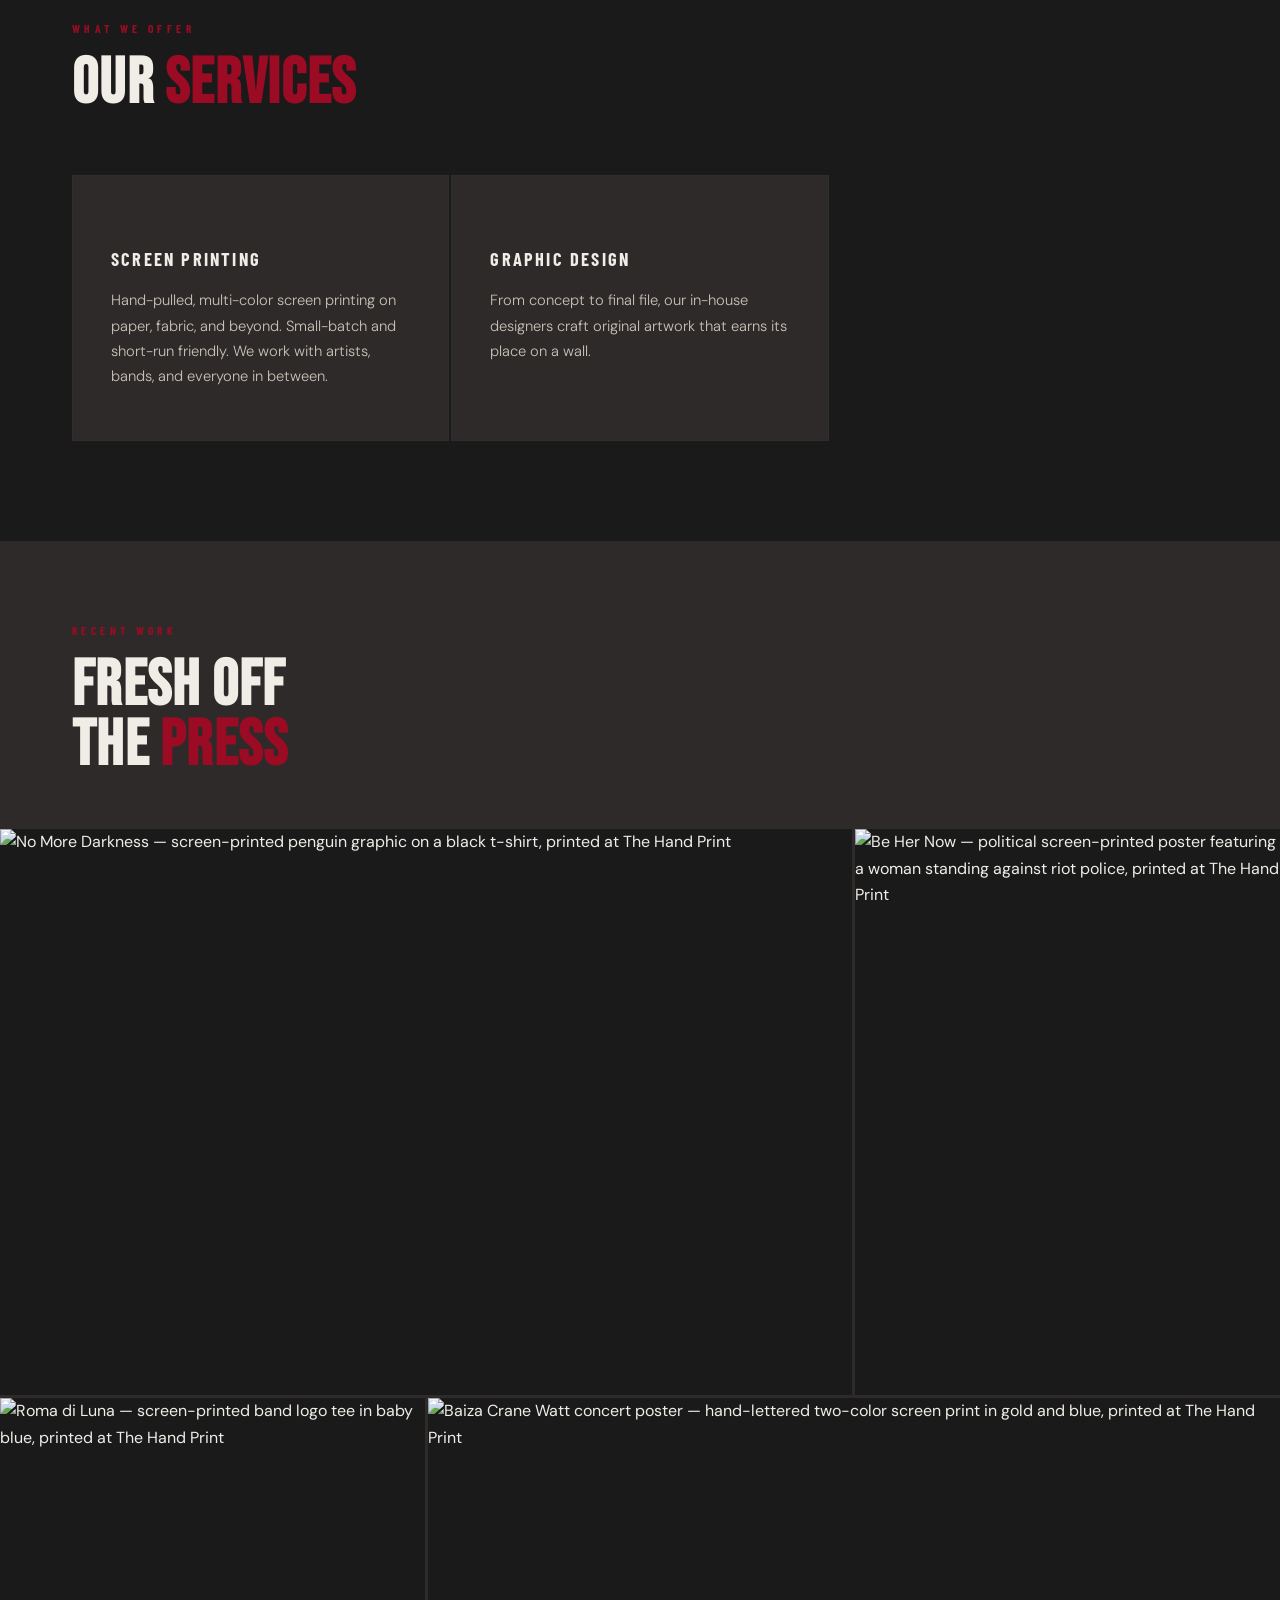
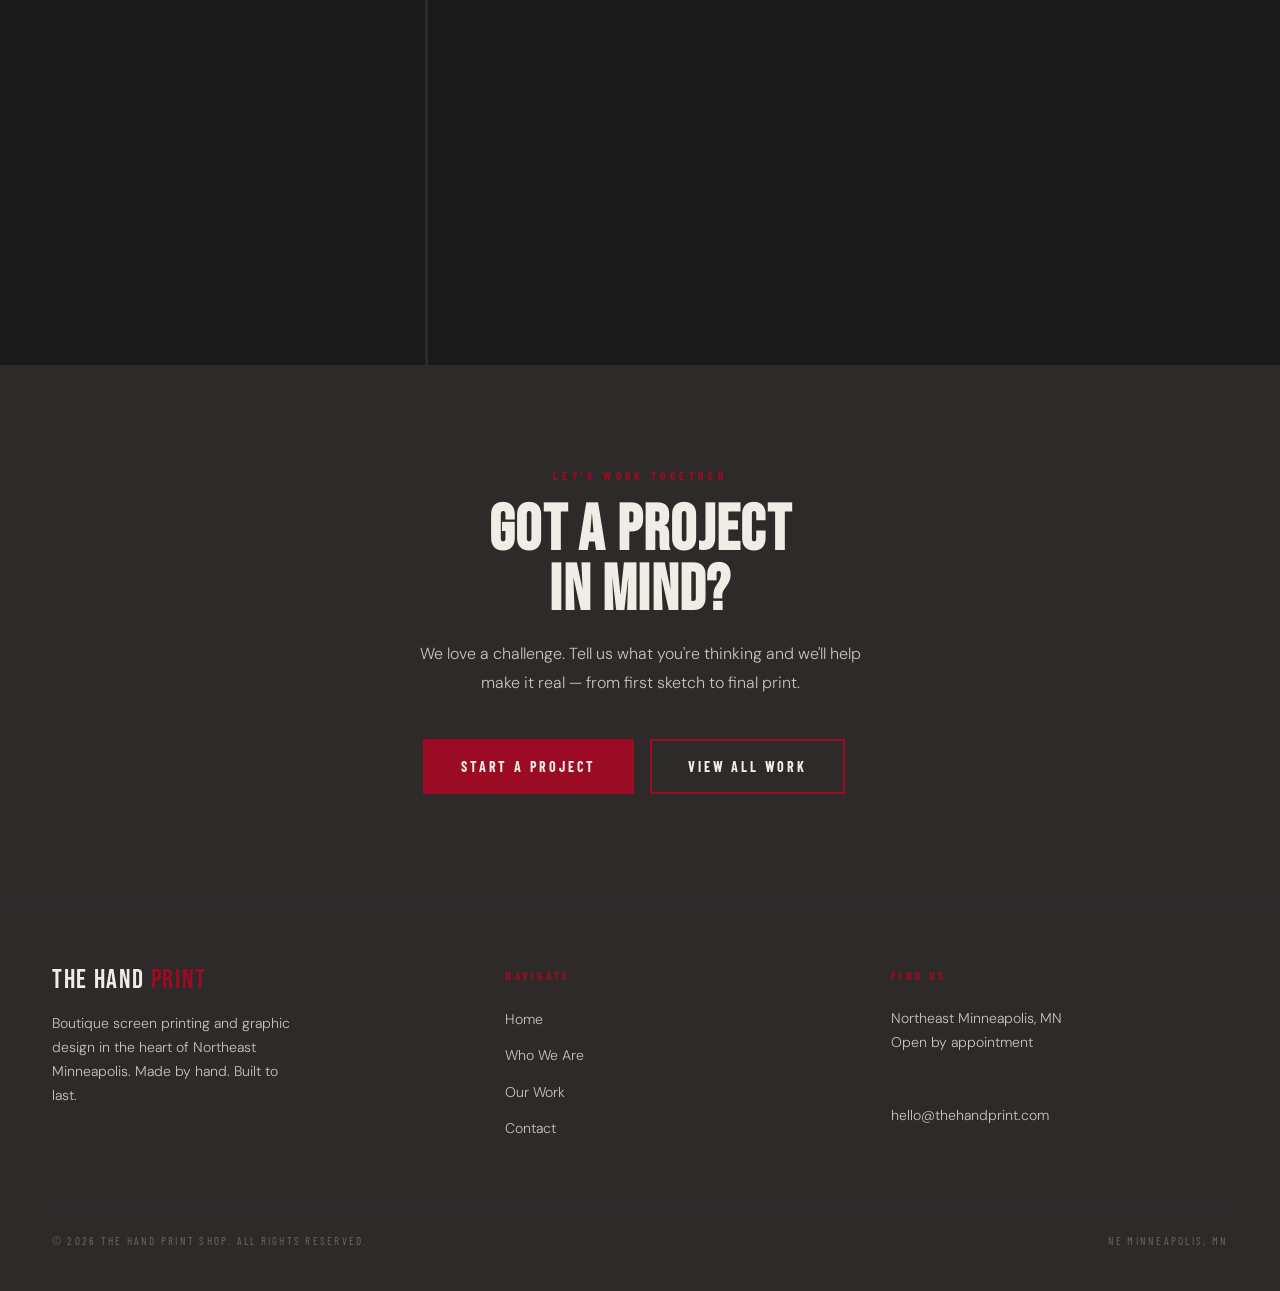
==== commit c21da5d8: "Fix image source path in hero section" ====
--- a/index.html
+++ b/index.html
@@ -26,7 +26,7 @@
     <section class="hero">
       <img
         class="hero-bg"
-        src="images/IMG_0743.jpeg"
+        src="IMG_0743.jpeg"
         alt="Freshly screen-printed posters stacked in the drying rack at The Hand Print studio in Northeast Minneapolis"
       />
       <div class="hero-content">
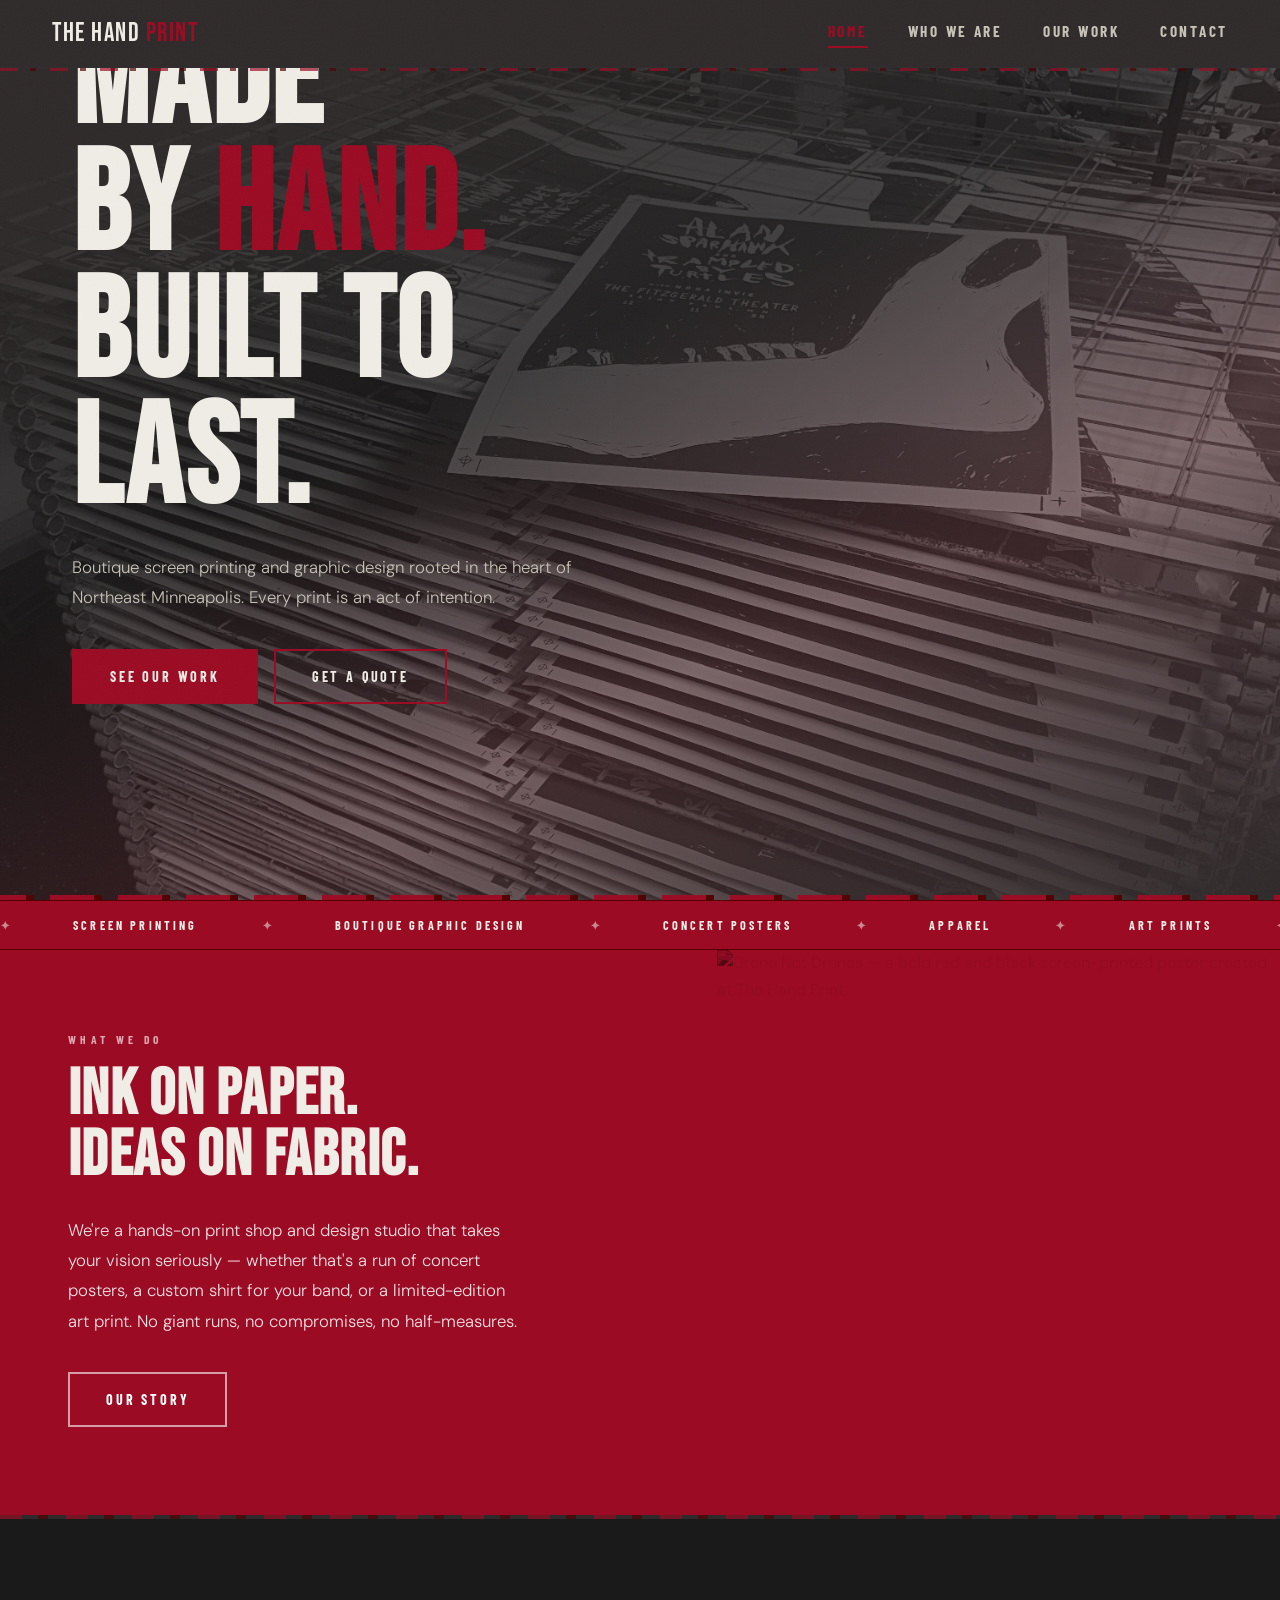
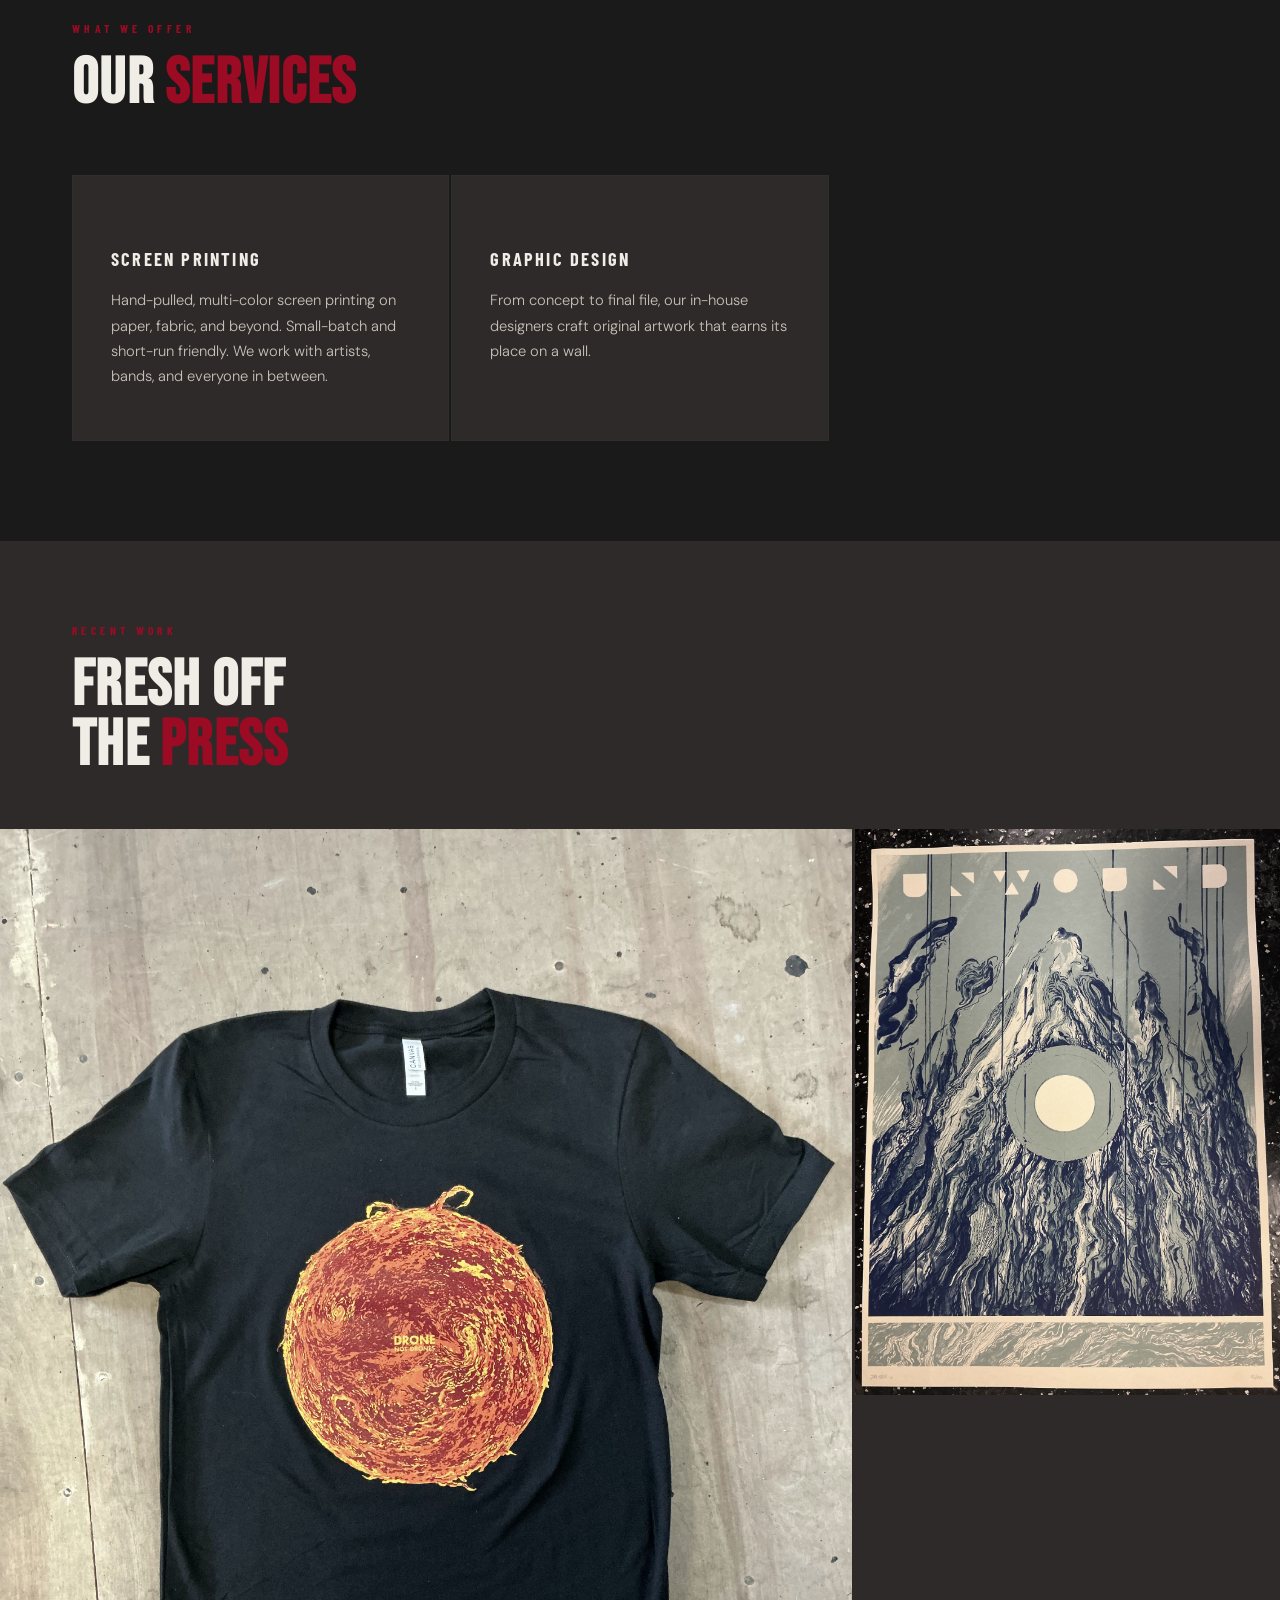
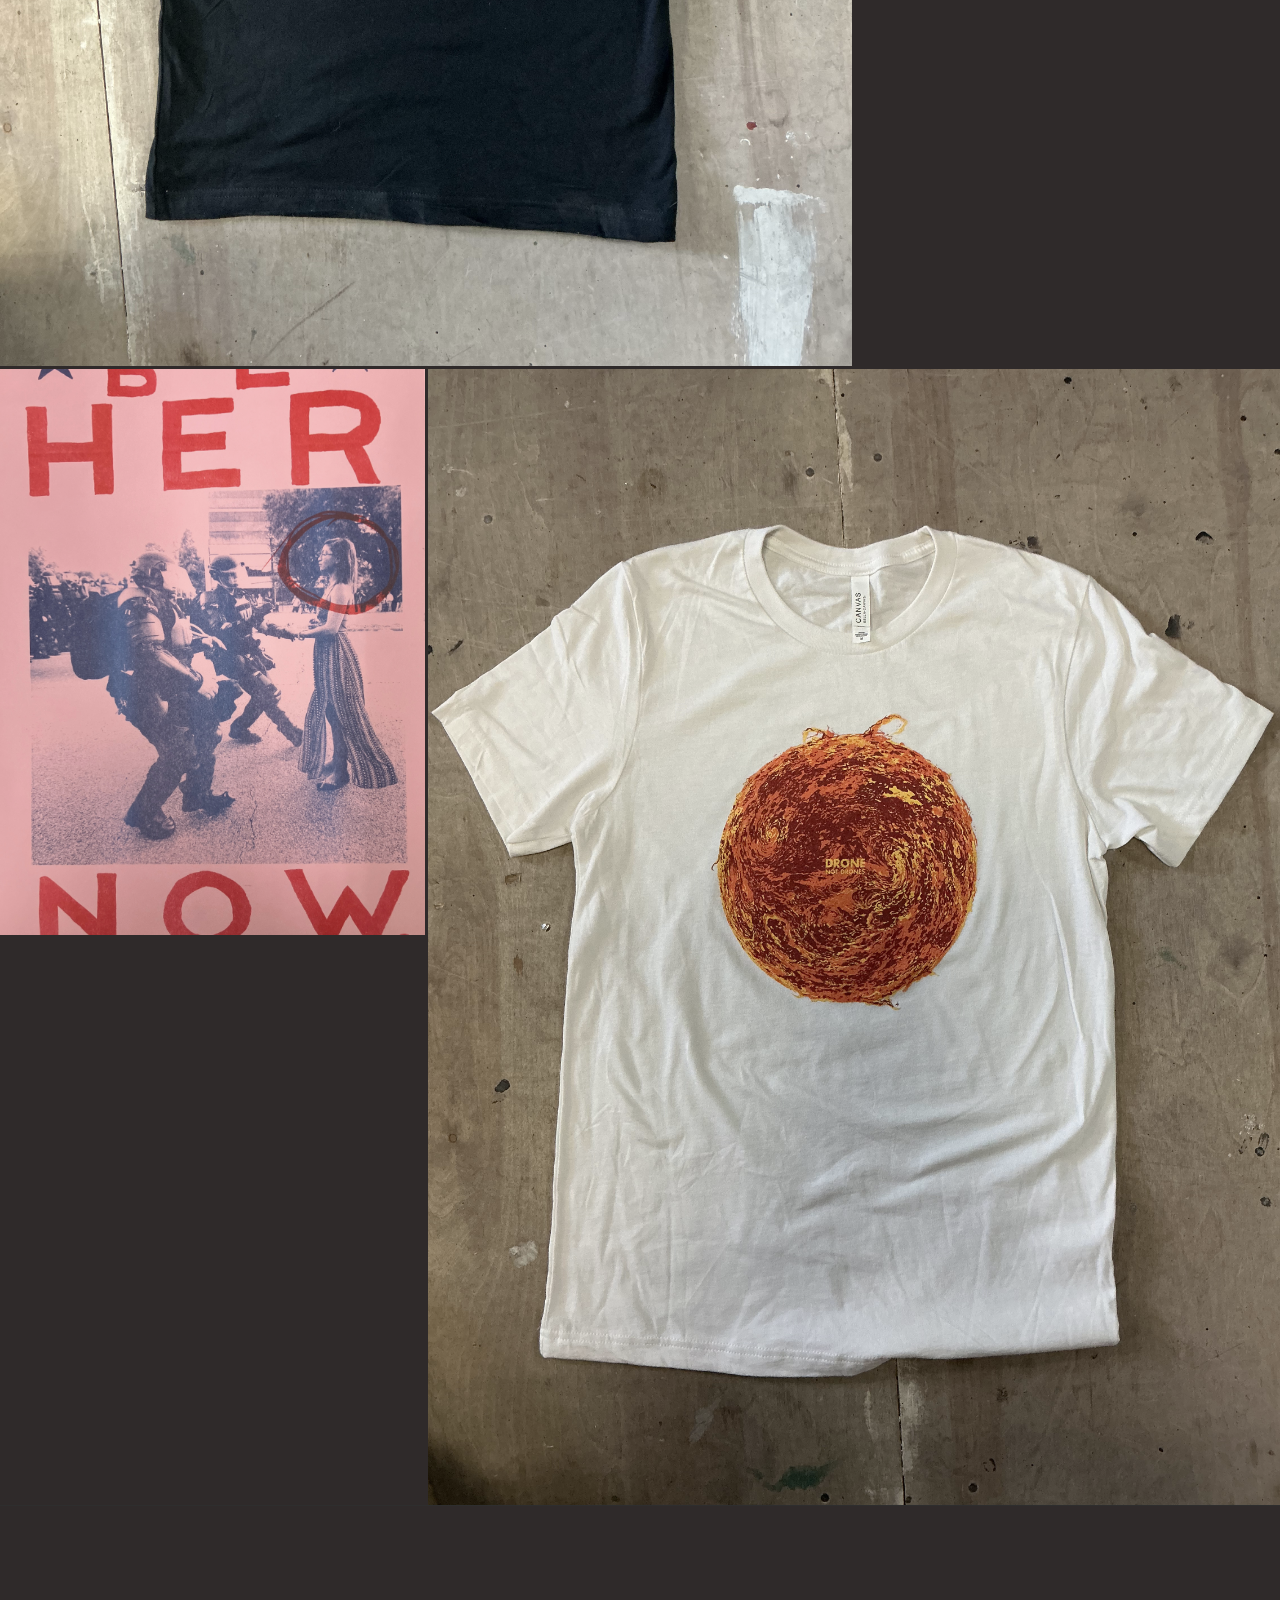
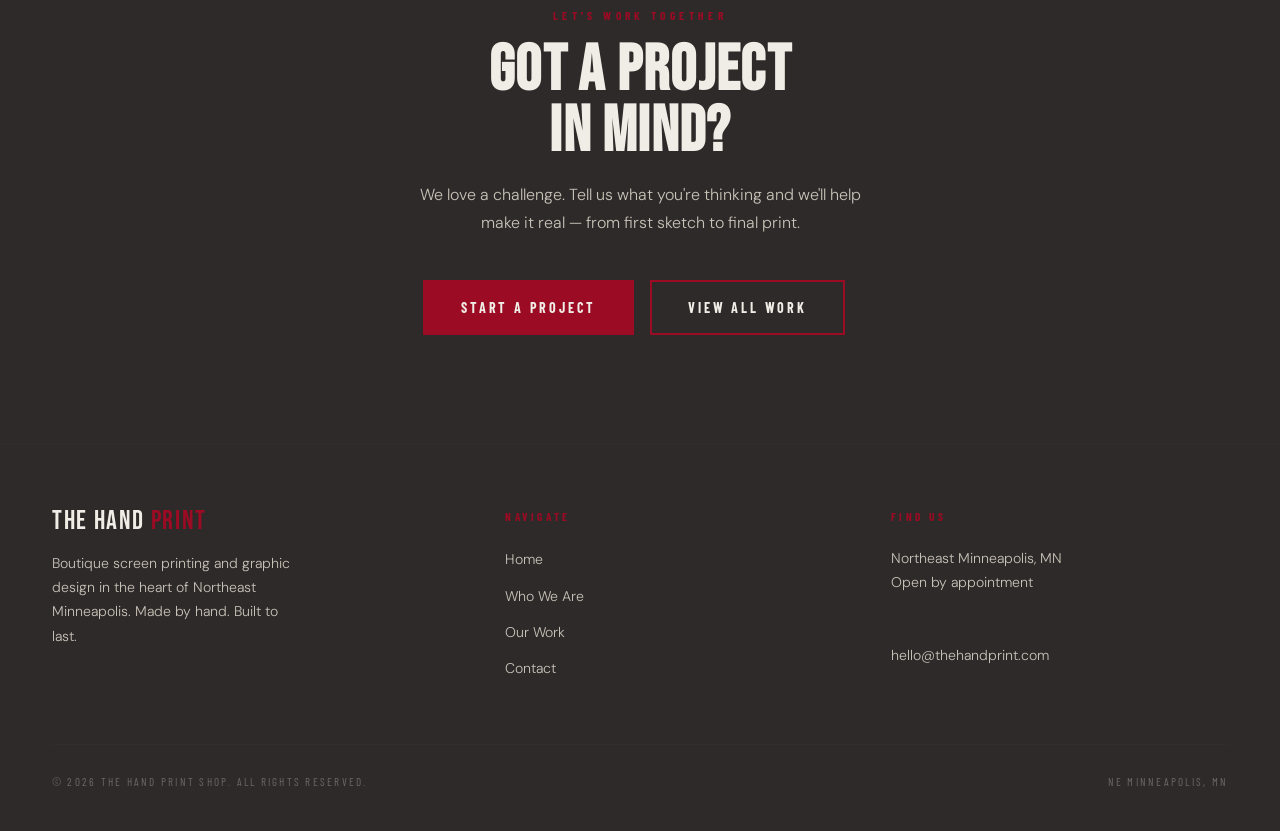
==== commit 1994869c: "Update image source paths in index.html" ====
--- a/index.html
+++ b/index.html
@@ -113,28 +113,28 @@
         <div class="preview-grid">
           <div class="preview-item wide">
             <img
-              src="images/IMG_0349.jpg"
+              src="IMG_0349.jpg"
               alt="No More Darkness — screen-printed penguin graphic on a black t-shirt, printed at The Hand Print"
             />
             <div class="preview-overlay"><span></span></div>
           </div>
           <div class="preview-item">
             <img
-              src="images/IMG_0297.jpg"
+              src="IMG_0297.jpg"
               alt="Be Her Now — political screen-printed poster featuring a woman standing against riot police, printed at The Hand Print"
             />
             <div class="preview-overlay"><span></span></div>
           </div>
           <div class="preview-item">
             <img
-              src="images/IMG_0863.jpeg"
+              src="IMG_0863.jpeg"
               alt="Roma di Luna — screen-printed band logo tee in baby blue, printed at The Hand Print"
             />
             <div class="preview-overlay"><span></span></div>
           </div>
           <div class="preview-item wide">
             <img
-              src="images/IMG_0351.jpg"
+              src="IMG_0351.jpg"
               alt="Baiza Crane Watt concert poster — hand-lettered two-color screen print in gold and blue, printed at The Hand Print"
             />
             <div class="preview-overlay"><span></span></div>
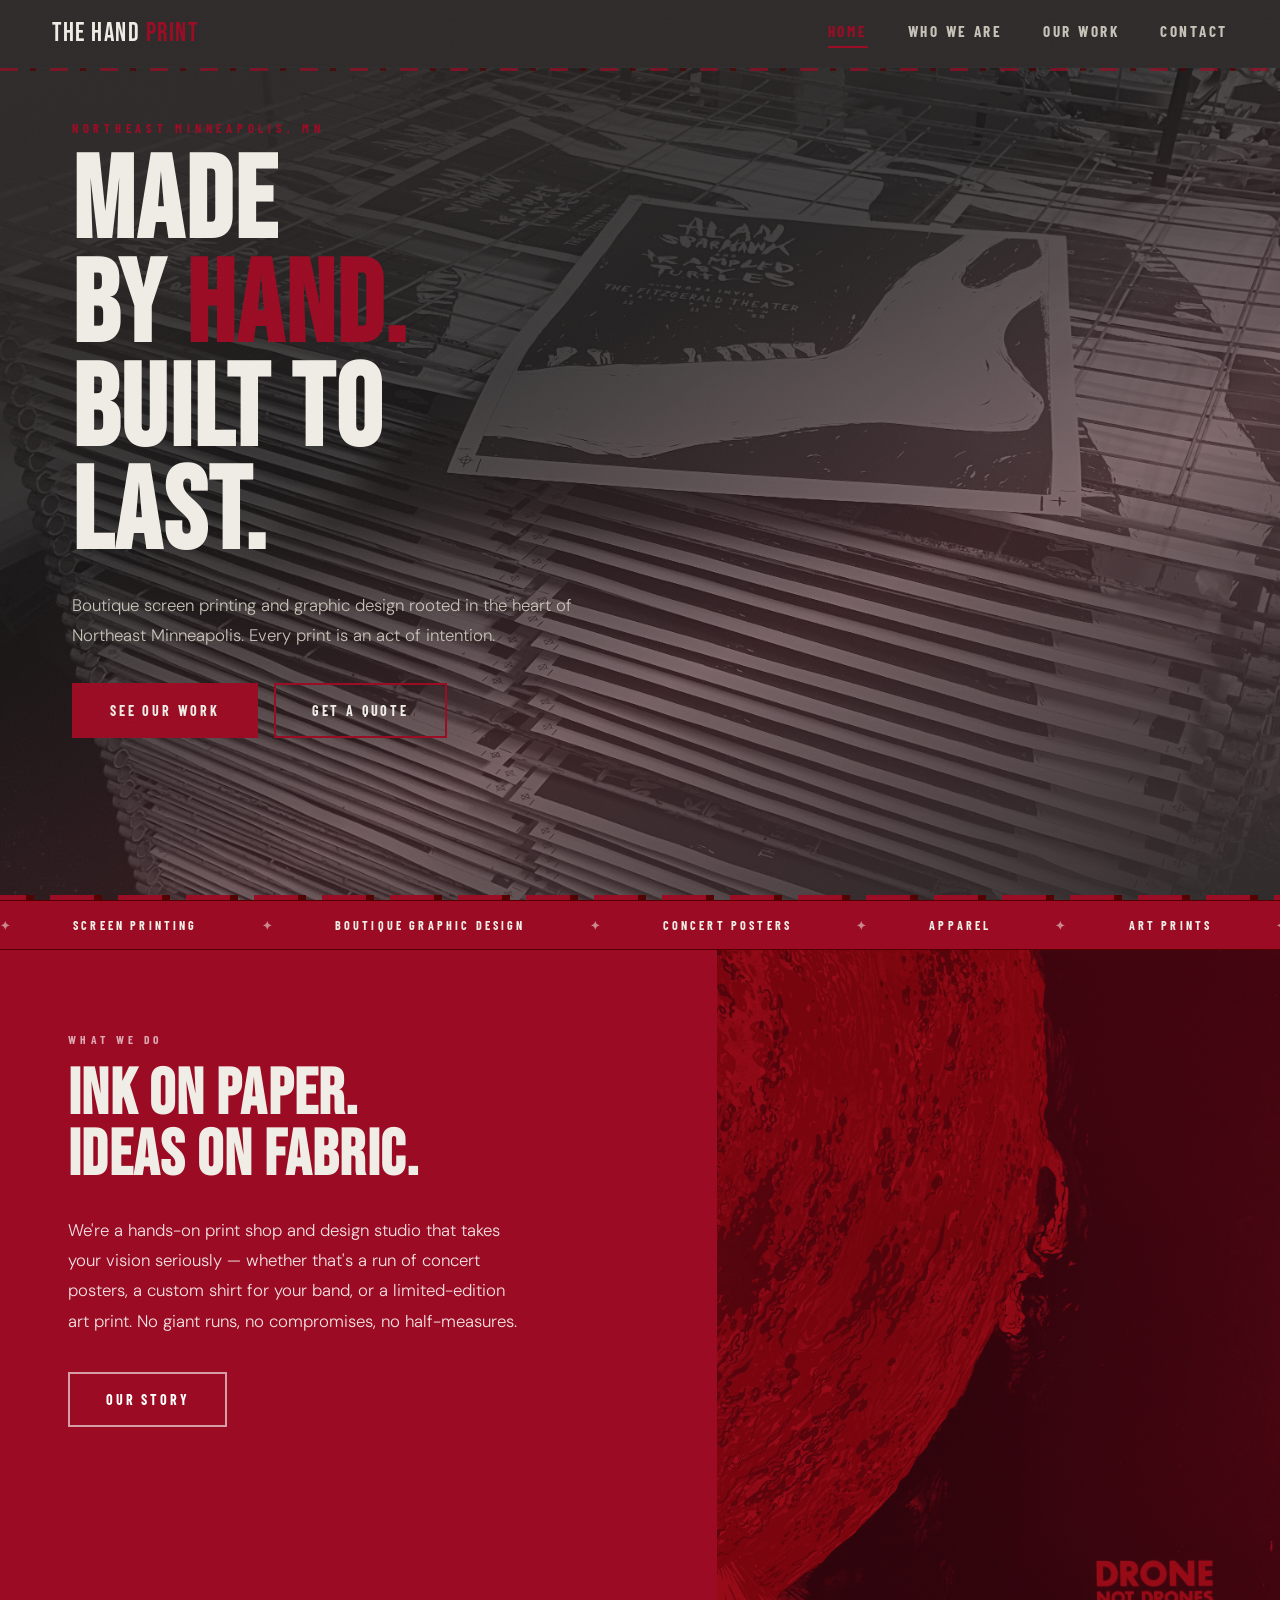
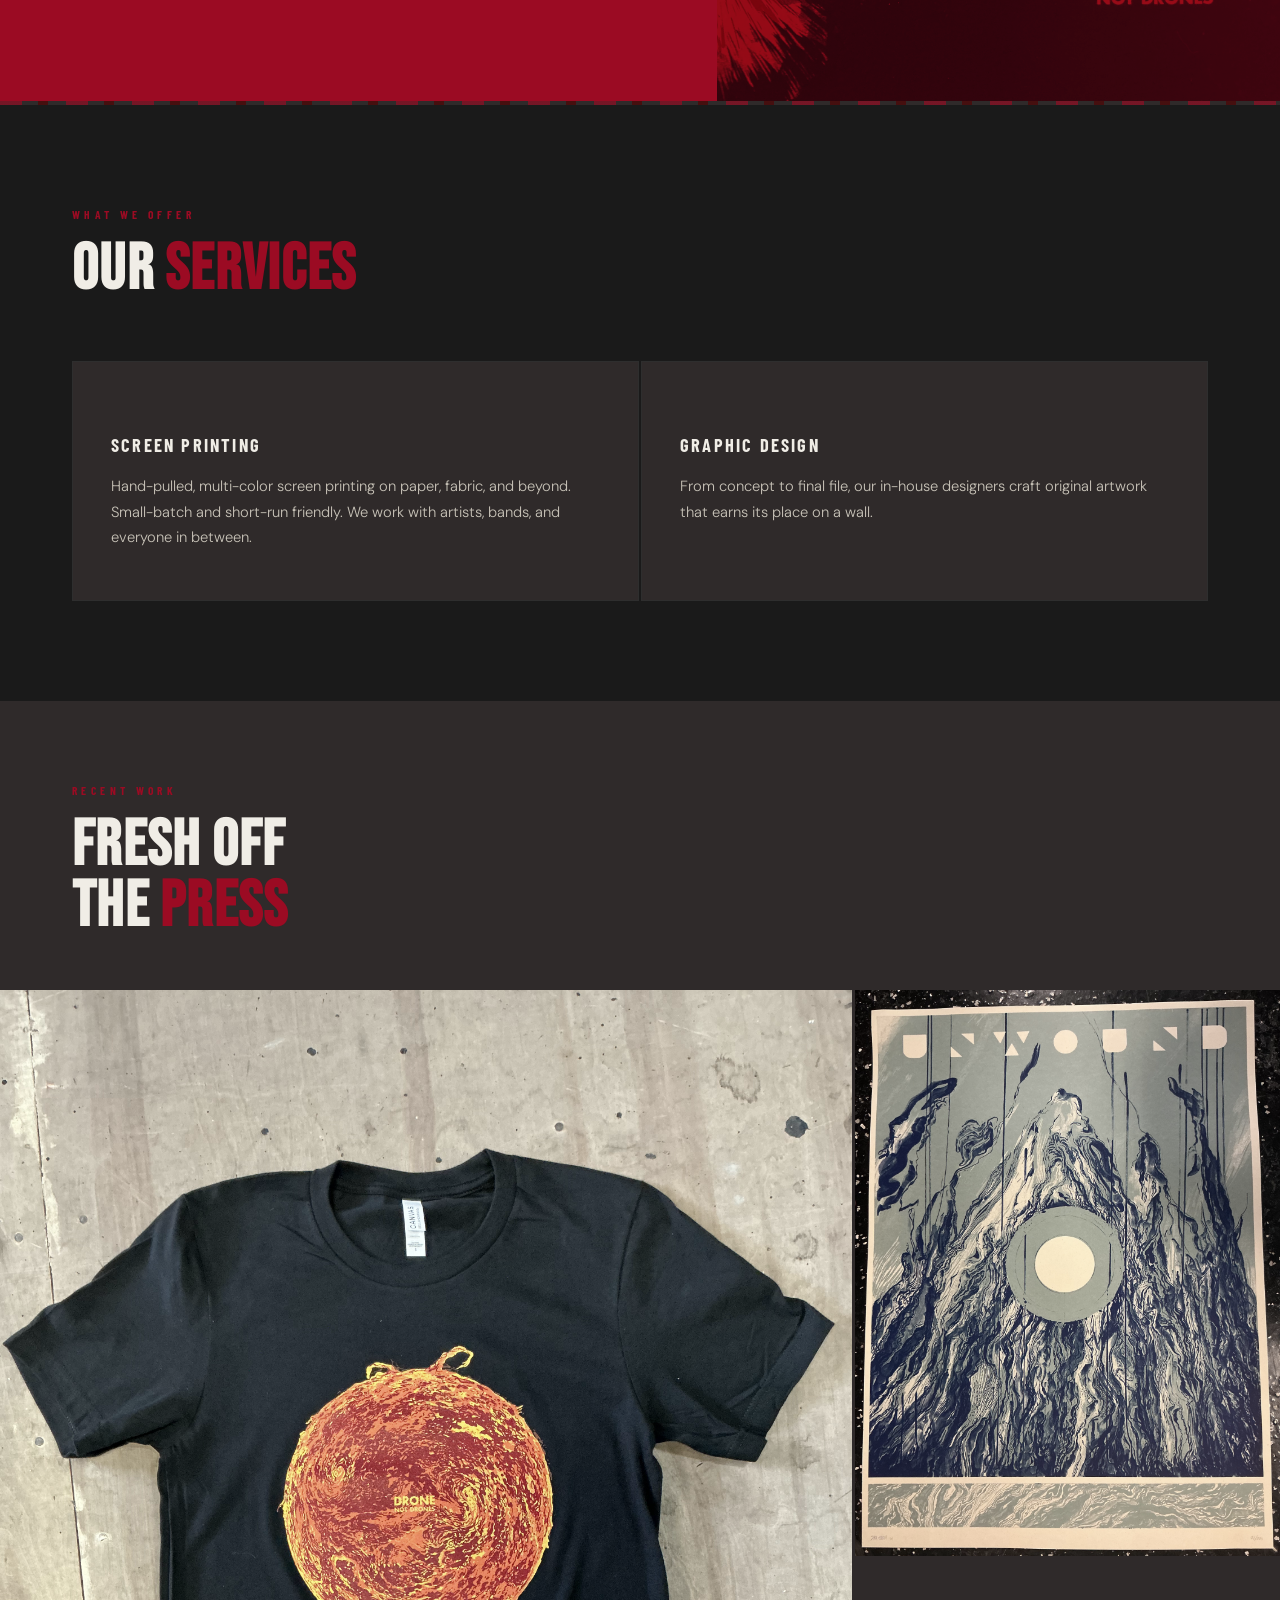
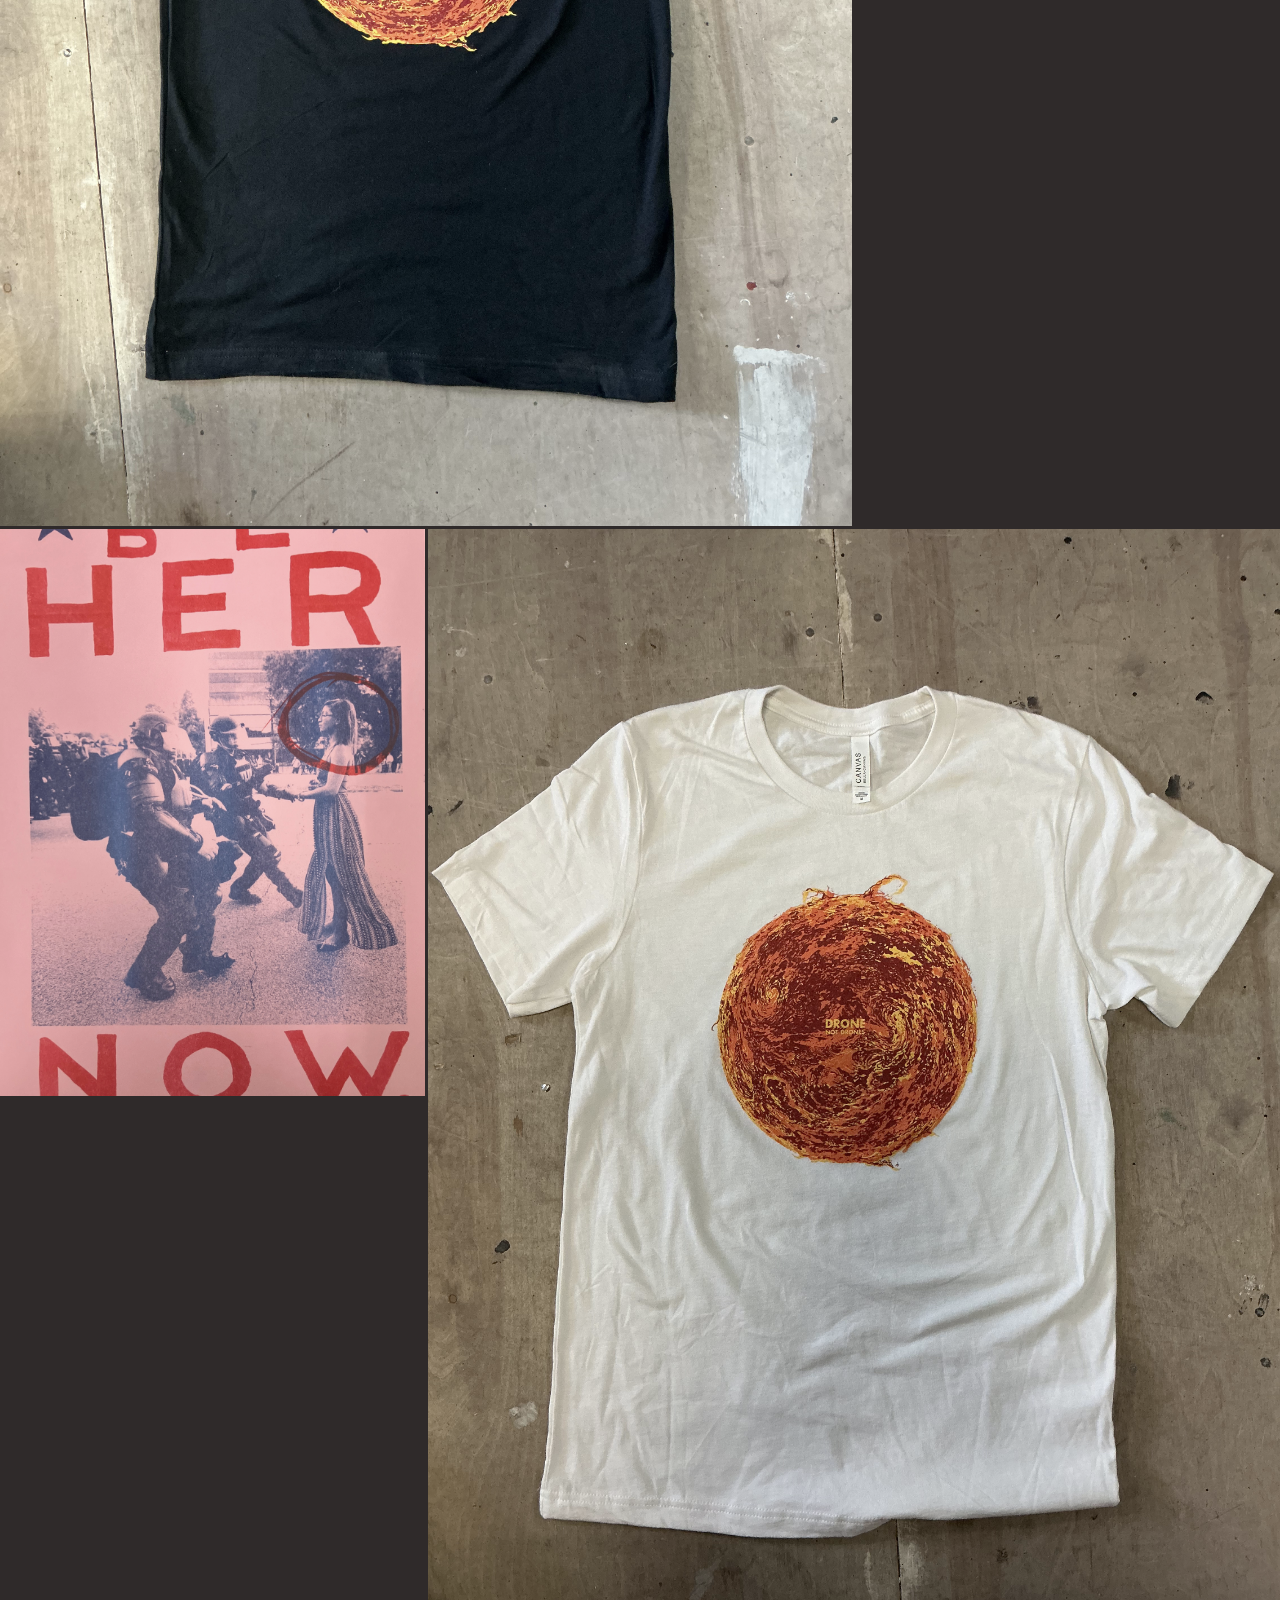
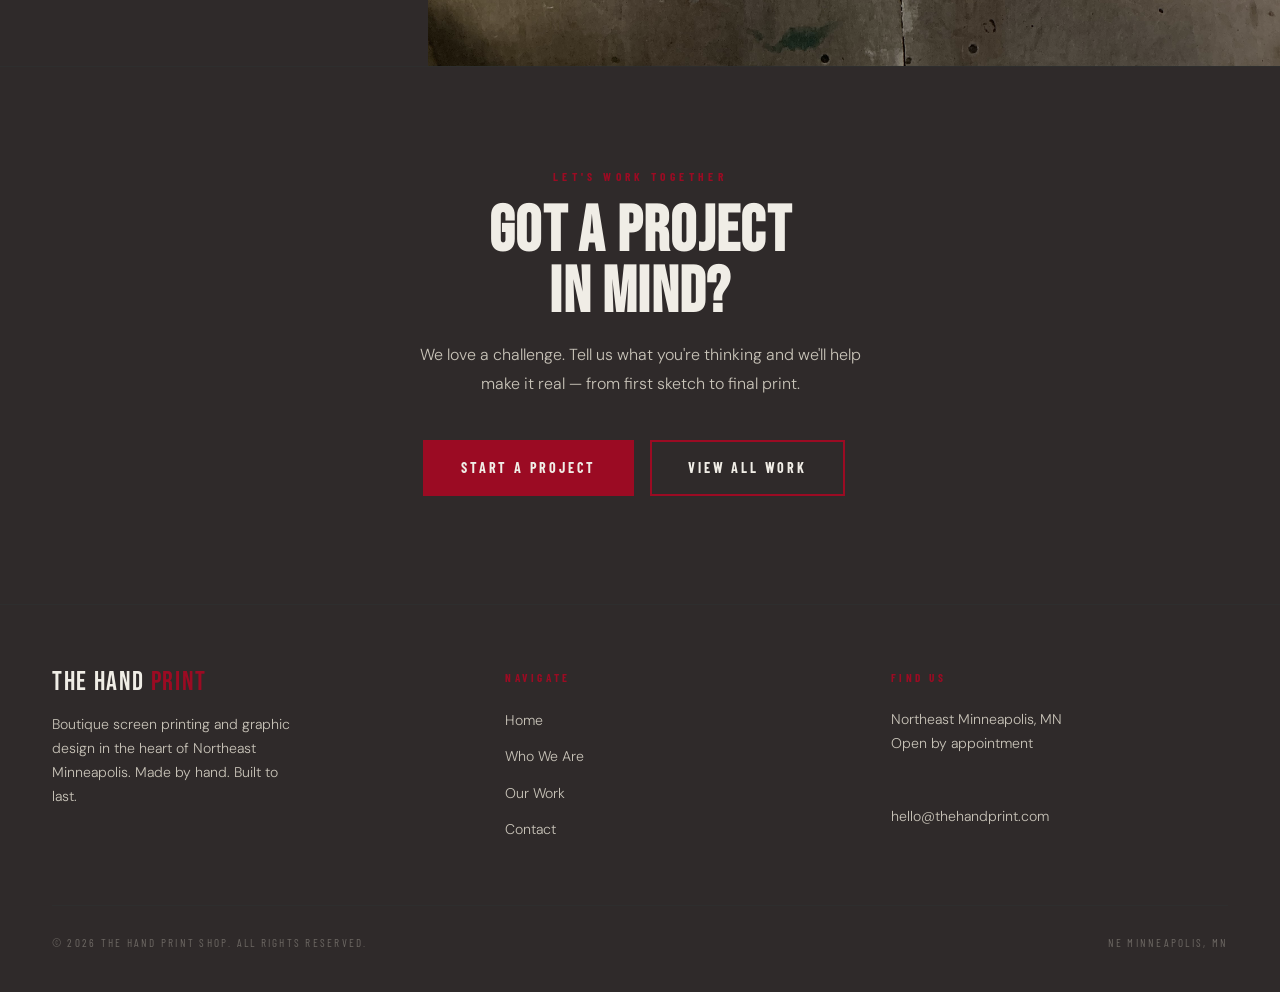
==== commit da81a596: "Update image source in index.html" ====
--- a/index.html
+++ b/index.html
@@ -71,7 +71,7 @@
         </div>
         <div class="intro-img">
           <img
-            src="images/Screenshot_2026-04-07_at_10_28_42_PM.png"
+            src="IMG_0354.jpg"
             alt="Drone Not Drones — a bold red and black screen-printed poster created at The Hand Print"
           />
         </div>
--- a/style.css
+++ b/style.css
@@ -1,5 +1,5 @@
 /* ============================================================
-   THE HAND PRINT — STYLESHEET
+   THE HAND PRINT — STYLESHEET (REVISED)
    Northeast Minneapolis | Screen Printing & Boutique Design
    Red / White / Black | Clean Minimalist + Grungy Punk Edge
    ============================================================ */
@@ -65,6 +65,7 @@
   padding: 0 52px;
   z-index: 500;
   border-bottom: 1px solid var(--mid);
+  gap: 24px;
 }
 
 nav::after {
@@ -89,6 +90,8 @@
   color: var(--white);
   transition: color 0.2s;
   line-height: 1;
+  white-space: nowrap;
+  flex-shrink: 0;
 }
 .nav-logo span { color: var(--red); }
 .nav-logo:hover { color: var(--red); }
@@ -109,8 +112,9 @@
   padding-bottom: 2px;
   border-bottom: 2px solid transparent;
   transition: color 0.2s, border-color 0.2s;
-}
-.nav-links a:hover { color: var(--red); border-color: var(--red); }
+  white-space: nowrap;
+}
+.nav-links a:hover  { color: var(--red); border-color: var(--red); }
 .nav-links a.active { color: var(--red); border-color: var(--red); }
 
 /* ── PAGE WRAPPER ──────────────────────────────────────── */
@@ -143,7 +147,7 @@
 .hero {
   position: relative;
   height: calc(100vh - var(--nav-h));
-  min-height: 580px;
+  min-height: 600px;
   display: flex;
   align-items: flex-end;
   overflow: hidden;
@@ -188,7 +192,11 @@
 
 .hero-content {
   position: relative; z-index: 2;
-  padding: 0 72px 88px;
+  /*
+   * FIX: Dynamic bottom padding prevents the block from growing taller
+   * than the hero container at shorter viewport heights.
+   */
+  padding: 0 72px clamp(36px, 6vh, 88px);
   max-width: 1000px;
 }
 
@@ -203,13 +211,19 @@
   display: block;
 }
 
+/*
+ * FIX: Reduced max from 10.5rem → 8rem.
+ * At 10.5rem, four lines of Bebas Neue at line-height 0.9 exceeded
+ * the available hero height on typical laptop viewports (768–900px),
+ * causing the top of the title to be clipped by overflow:hidden.
+ */
 .hero-title {
   font-family: var(--font-display);
-  font-size: clamp(4.5rem, 11vw, 10.5rem);
+  font-size: clamp(4rem, 9vw, 8rem);
   line-height: 0.9;
   letter-spacing: 0.02em;
   color: var(--white);
-  margin-bottom: 28px;
+  margin-bottom: 24px;
 }
 .hero-title em { color: var(--red); font-style: normal; }
 
@@ -219,7 +233,7 @@
   color: var(--offwhite);
   max-width: 500px;
   line-height: 1.78;
-  margin-bottom: 36px;
+  margin-bottom: 32px;
 }
 
 .btn {
@@ -267,7 +281,7 @@
 }
 .section-title em { color: var(--red); font-style: normal; }
 
-/* ── INDEX: TICKER ─────────────────────────────────────── */
+/* ── TICKER ─────────────────────────────────────────────── */
 .ticker {
   background: var(--red);
   overflow: hidden;
@@ -316,7 +330,7 @@
   line-height: 1.8;
   margin-bottom: 36px;
 }
-.intro-img { width: 44%; flex-shrink: 0; overflow: hidden; }
+.intro-img { width: 44%; flex-shrink: 0; overflow: hidden; min-height: 360px; }
 .intro-img img {
   width: 100%; height: 100%;
   object-fit: cover;
@@ -330,7 +344,11 @@
 .services { background: var(--grey); }
 .services-grid {
   display: grid;
-  grid-template-columns: repeat(3, 1fr);
+  /*
+   * FIX: Was repeat(3, 1fr) but only 2 cards exist in the HTML,
+   * leaving a blank third column. Changed to repeat(2, 1fr).
+   */
+  grid-template-columns: repeat(2, 1fr);
   gap: 2px;
   margin-top: 60px;
 }
@@ -432,7 +450,13 @@
 .page-hero::after {
   content: '';
   position: absolute; bottom: 0; left: 0; right: 0; height: 4px;
-  background: repeating-linear-gradient(90deg, var(--red) 0, var(--red) 20px, transparent 20px, transparent 34px, var(--red-dark) 34px, var(--red-dark) 42px, transparent 42px, transparent 58px);
+  background: repeating-linear-gradient(
+    90deg,
+    var(--red) 0, var(--red) 20px,
+    transparent 20px, transparent 34px,
+    var(--red-dark) 34px, var(--red-dark) 42px,
+    transparent 42px, transparent 58px
+  );
   z-index: 2;
 }
 .page-hero-content {
@@ -455,7 +479,18 @@
   display: grid;
   grid-template-columns: 1.1fr 0.9fr;
   gap: 88px;
-  align-items: start;
+  /*
+   * FIX: Changed from align-items: start → stretch.
+   * The image column has no explicit height set, so its child img's
+   * height: 100% was collapsing to 0. stretch makes the column fill
+   * the row height so the image renders correctly.
+   */
+  align-items: stretch;
+}
+/* Ensure the image container always has height on its own */
+.manifesto-layout > div:last-child {
+  min-height: 440px;
+  overflow: hidden;
 }
 .manifesto-text p {
   font-size: 1.05rem;
@@ -575,7 +610,7 @@
   line-height: 1.72;
 }
 
-/* ── WORK: PAGE HERO BAND ──────────────────────────────── */
+/* ── WORK: INTRO ───────────────────────────────────────── */
 .work-intro { background: var(--black); padding: 80px 0 60px; }
 .work-intro-layout {
   display: grid;
@@ -728,7 +763,7 @@
   gap: 16px;
 }
 
-/* ── CONTACT: MAP PHOTO SECTION ────────────────────────── */
+/* ── CONTACT: MAP SECTION ──────────────────────────────── */
 .map-section { background: var(--grey); padding: 0; }
 .map-photo {
   position: relative;
@@ -852,35 +887,199 @@
   opacity: 0.4;
 }
 
-/* ── RESPONSIVE ─────────────────────────────────────────── */
+/* ══════════════════════════════════════════════════════════
+   RESPONSIVE
+   ══════════════════════════════════════════════════════════ */
+
+/* ── LARGE TABLET: 1024px ───────────────────────────────── */
+@media (max-width: 1024px) {
+  nav { padding: 0 36px; }
+  .container { padding: 0 36px; }
+  .hero-content { padding-left: 48px; padding-right: 48px; }
+  .page-hero-content { padding-left: 48px; }
+  .manifesto-layout { gap: 56px; }
+  footer { padding: 56px 36px 36px; }
+}
+
+/* ── TABLET: 900px ──────────────────────────────────────── */
 @media (max-width: 900px) {
   nav { padding: 0 28px; }
   .nav-links { gap: 20px; }
-  .hero-content { padding: 0 28px 56px; }
   .container { padding: 0 28px; }
-  .services-grid { grid-template-columns: 1fr; }
-  .manifesto-layout { grid-template-columns: 1fr; gap: 44px; }
-  .contact-layout { grid-template-columns: 1fr; gap: 52px; }
-  .footer-inner { grid-template-columns: 1fr 1fr; }
-  .shop-grid { grid-template-columns: 1fr 1fr; }
-  .values-grid { grid-template-columns: 1fr; }
-  .work-grid { columns: 2; }
-  .work-intro-layout { grid-template-columns: 1fr; gap: 28px; }
-  .intro-strip-inner { flex-direction: column; }
-  .intro-img { width: 100%; min-height: 340px; }
-  .preview-grid { grid-template-columns: 1fr 1fr; }
-  .preview-item.wide { grid-column: span 2; }
+  footer { padding: 44px 28px 28px; }
+
+  /* Hero */
+  .hero-content { padding: 0 28px clamp(32px, 6vh, 64px); }
+
+  /* Inner pages */
   .page-hero-content { padding: 0 28px 44px; }
-  .map-overlay { left: 28px; right: 28px; }
-  footer { padding: 44px 28px 28px; }
-  .form-row-half { grid-template-columns: 1fr; }
-}
-
+
+  /* Layouts */
+  .services-grid       { grid-template-columns: 1fr; }
+  .values-grid         { grid-template-columns: 1fr; }
+  .work-intro-layout   { grid-template-columns: 1fr; gap: 28px; }
+  .manifesto-layout    { grid-template-columns: 1fr; gap: 44px; }
+  .manifesto-layout > div:last-child { min-height: 320px; }
+  .contact-layout      { grid-template-columns: 1fr; gap: 52px; }
+  .footer-inner        { grid-template-columns: 1fr 1fr; }
+  .form-row-half       { grid-template-columns: 1fr; }
+
+  /* Photo / media grids */
+  .shop-grid           { grid-template-columns: 1fr 1fr; }
+  .work-grid           { columns: 2; }
+  .preview-grid        { grid-template-columns: 1fr 1fr; }
+  .preview-item.wide   { grid-column: span 2; }
+
+  /* Intro strip */
+  .intro-strip-inner   { flex-direction: column; }
+  .intro-img           { width: 100%; min-height: 340px; }
+
+  /* Map */
+  .map-overlay         { left: 28px; right: 28px; }
+
+  /*
+   * FIX: Override inline-styled 2-col grids in About and Work pages
+   * that can't be addressed in HTML. These sections have no CSS class
+   * so we target them via their structural position and inline style.
+   *
+   * About page: red/grey image+quote split after .values
+   * Work page:  grey/image featured project split after .work-statement
+   */
+  .values + section > div[style*="grid-template-columns"],
+  .work-statement + section > div[style*="grid-template-columns"] {
+    grid-template-columns: 1fr !important;
+    min-height: unset !important;
+  }
+  /* Reduce the heavy 88px 68px padding inside those stacked sections */
+  .values + section div[style*="padding: 88px 68px"],
+  .work-statement + section div[style*="padding: 88px 68px"] {
+    padding: 60px 40px !important;
+  }
+  /* Give the image panels a defined height once they're stacked full-width */
+  .values + section div[style*="overflow: hidden"],
+  .work-statement + section div[style*="overflow: hidden"] {
+    min-height: 340px;
+  }
+}
+
+/* ── SHORT VIEWPORTS: max-height 800px ──────────────────── */
+/*
+ * FIX: On laptops with 768–800px tall screens, the hero title at 8rem
+ * (4 lines × 128px × 0.9 line-height) still exceeds the container.
+ * This breakpoint drops the size further to ensure everything fits.
+ */
+@media (max-height: 800px) {
+  .hero-title { font-size: clamp(3.5rem, 7.5vw, 6.5rem); }
+  .hero-content { padding-bottom: 28px; }
+  .hero-sub { margin-bottom: 20px; }
+}
+
+/* ── VERY SHORT VIEWPORTS: max-height 640px ─────────────── */
+@media (max-height: 640px) {
+  .hero-title { font-size: clamp(2.8rem, 6vw, 5rem); }
+  .hero-sub { display: none; }
+  .hero-content { padding-bottom: 18px; }
+}
+
+/* ── MOBILE: 600px ──────────────────────────────────────── */
 @media (max-width: 600px) {
-  .nav-links { display: none; }
-  .work-grid { columns: 1; }
-  .preview-grid { grid-template-columns: 1fr; }
-  .preview-item.wide { grid-column: span 1; }
-  .footer-inner { grid-template-columns: 1fr; }
-  .shop-grid { grid-template-columns: 1fr; }
-}
+
+  /* ─ Navigation ─────────────────────────────────────────
+   * FIX: Original CSS set display:none on .nav-links at this
+   * breakpoint with no hamburger fallback, leaving users with
+   * no way to navigate. Replaced with a compact horizontally
+   * scrollable nav — logo stays left, links scroll right.
+   * Scrollbar is hidden visually but still functional.
+   */
+  nav {
+    padding: 0 16px;
+    gap: 12px;
+  }
+  .nav-logo {
+    font-size: 1.3rem;
+  }
+  .nav-links {
+    display: flex;               /* un-hide */
+    gap: 18px;
+    overflow-x: auto;
+    -webkit-overflow-scrolling: touch;
+    scrollbar-width: none;       /* Firefox */
+    padding: 4px 2px;
+    flex-shrink: 1;
+    min-width: 0;
+  }
+  .nav-links::-webkit-scrollbar { display: none; } /* Chrome/Safari */
+  .nav-links a {
+    font-size: 0.72rem;
+    letter-spacing: 0.1em;
+    white-space: nowrap;
+    flex-shrink: 0;
+  }
+
+  /* ─ Hero ────────────────────────────────────────────── */
+  .hero-content { padding: 0 20px 32px; }
+  .hero-title   { font-size: clamp(2.8rem, 11vw, 4.5rem); }
+  .hero-sub     { font-size: 0.9rem; max-width: 100%; }
+
+  /* ─ Inner page heroes ───────────────────────────────── */
+  .page-hero-content { padding: 0 20px 28px; }
+  .page-title        { font-size: clamp(2.8rem, 12vw, 4.5rem); }
+
+  /* ─ Container & sections ────────────────────────────── */
+  .container { padding: 0 20px; }
+  section    { padding: 64px 0; }
+  .cta-band  { padding: 64px 0; }
+
+  /* ─ Grids ───────────────────────────────────────────── */
+  .shop-grid           { grid-template-columns: 1fr; }
+  .work-grid           { columns: 1; }
+  .values-grid         { grid-template-columns: 1fr; }
+  .services-grid       { grid-template-columns: 1fr; }
+  .preview-grid        { grid-template-columns: 1fr; }
+  .preview-item.wide   { grid-column: span 1; }
+  .footer-inner        { grid-template-columns: 1fr; }
+
+  /* ─ Footer ──────────────────────────────────────────── */
+  footer { padding: 40px 20px 24px; }
+  .footer-bottom {
+    flex-direction: column;
+    gap: 8px;
+    text-align: center;
+  }
+
+  /* ─ Buttons ─────────────────────────────────────────── */
+  .btn { padding: 12px 22px; font-size: 0.82rem; }
+
+  /* ─ Intro strip ─────────────────────────────────────── */
+  .intro-text { padding: 52px 24px; }
+
+  /* ─ Map ─────────────────────────────────────────────── */
+  .map-overlay { left: 20px; right: 20px; }
+
+  /*
+   * FIX: Stack ALL inline-styled 2-column grids site-wide.
+   * Targets the About split section, Work featured section,
+   * and Contact FAQ grid — all of which use inline
+   * grid-template-columns: 1fr 1fr that can't be set in HTML.
+   */
+  div[style*="grid-template-columns: 1fr 1fr"] {
+    grid-template-columns: 1fr !important;
+    min-height: unset !important;
+  }
+
+  /* Reduce oversized inline padding in split sections */
+  div[style*="padding: 88px 68px"] {
+    padding: 48px 20px !important;
+  }
+
+  /* Give inline image panels a sensible height when stacked */
+  .values + section div[style*="overflow: hidden"],
+  .work-statement + section div[style*="overflow: hidden"] {
+    min-height: 280px;
+  }
+
+  /* Contact page FAQ items */
+  div[style*="padding: 40px 36px"] {
+    padding: 32px 20px !important;
+  }
+}
